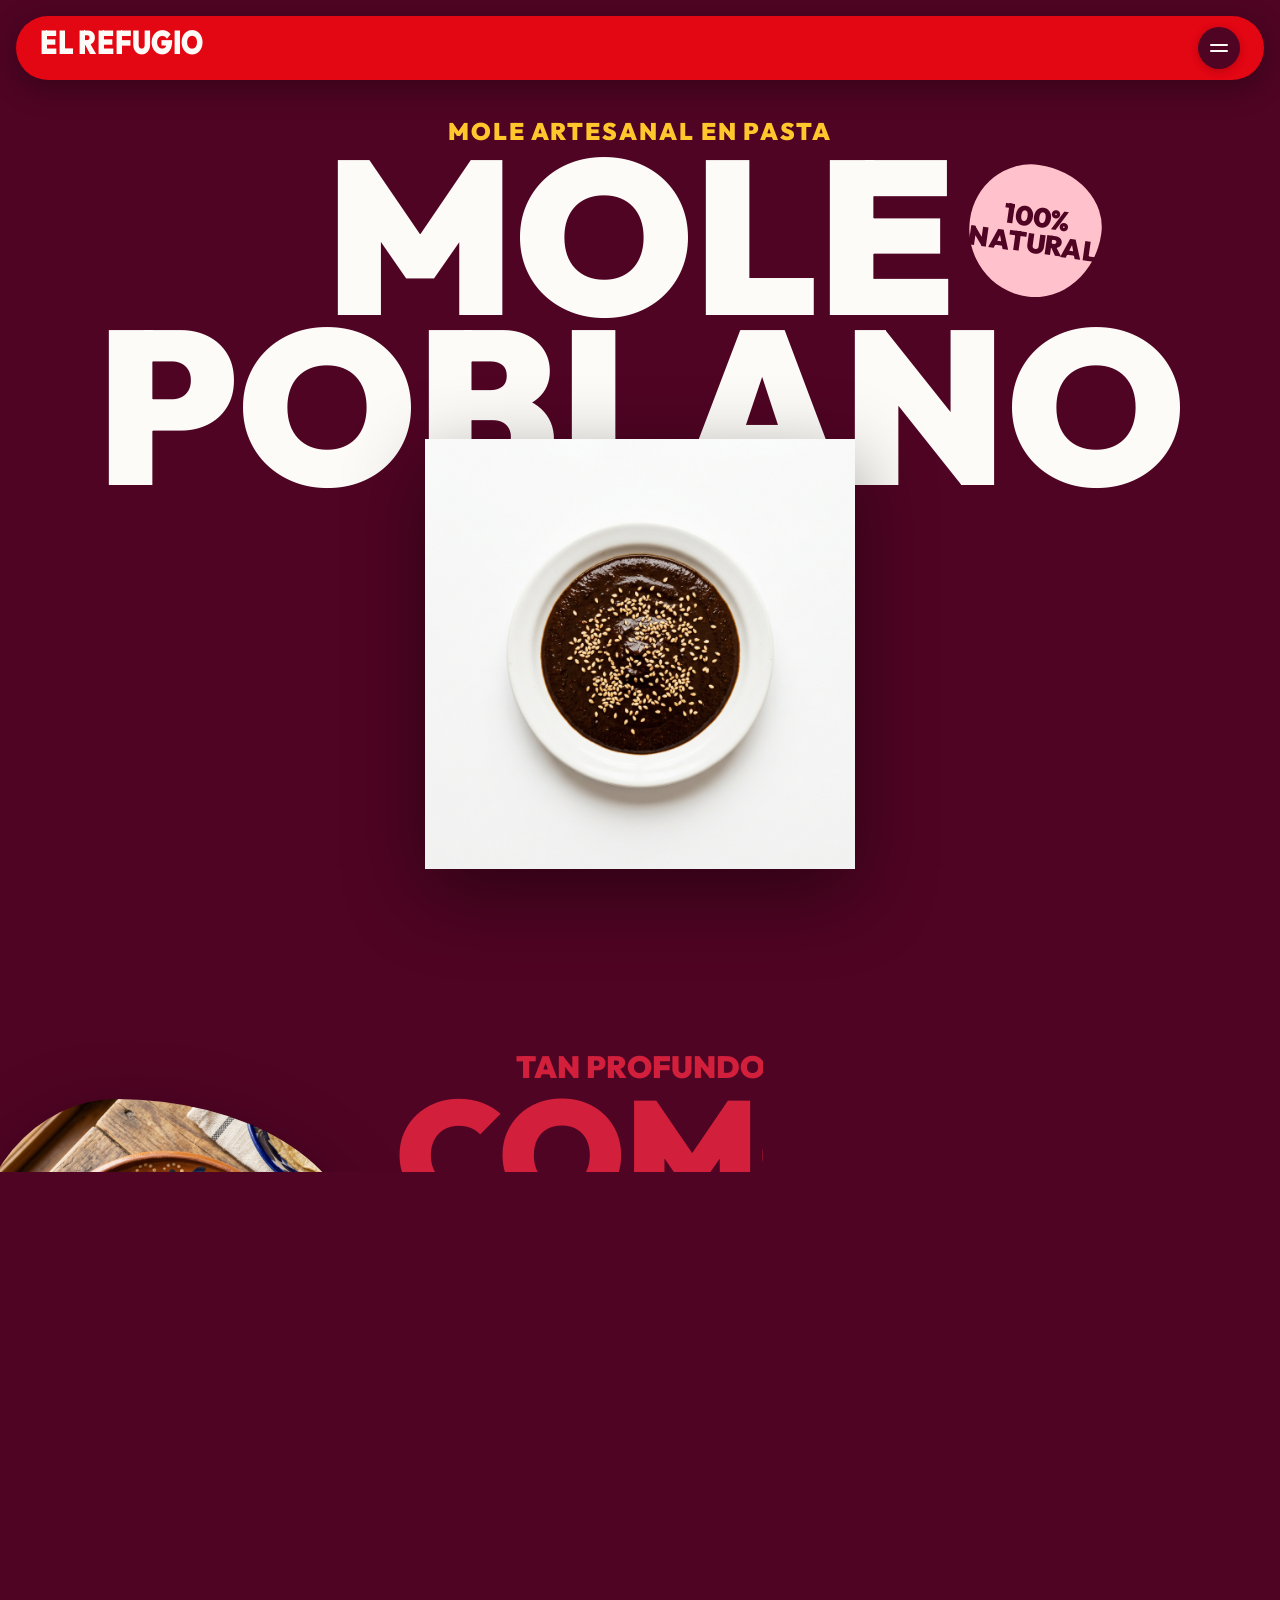
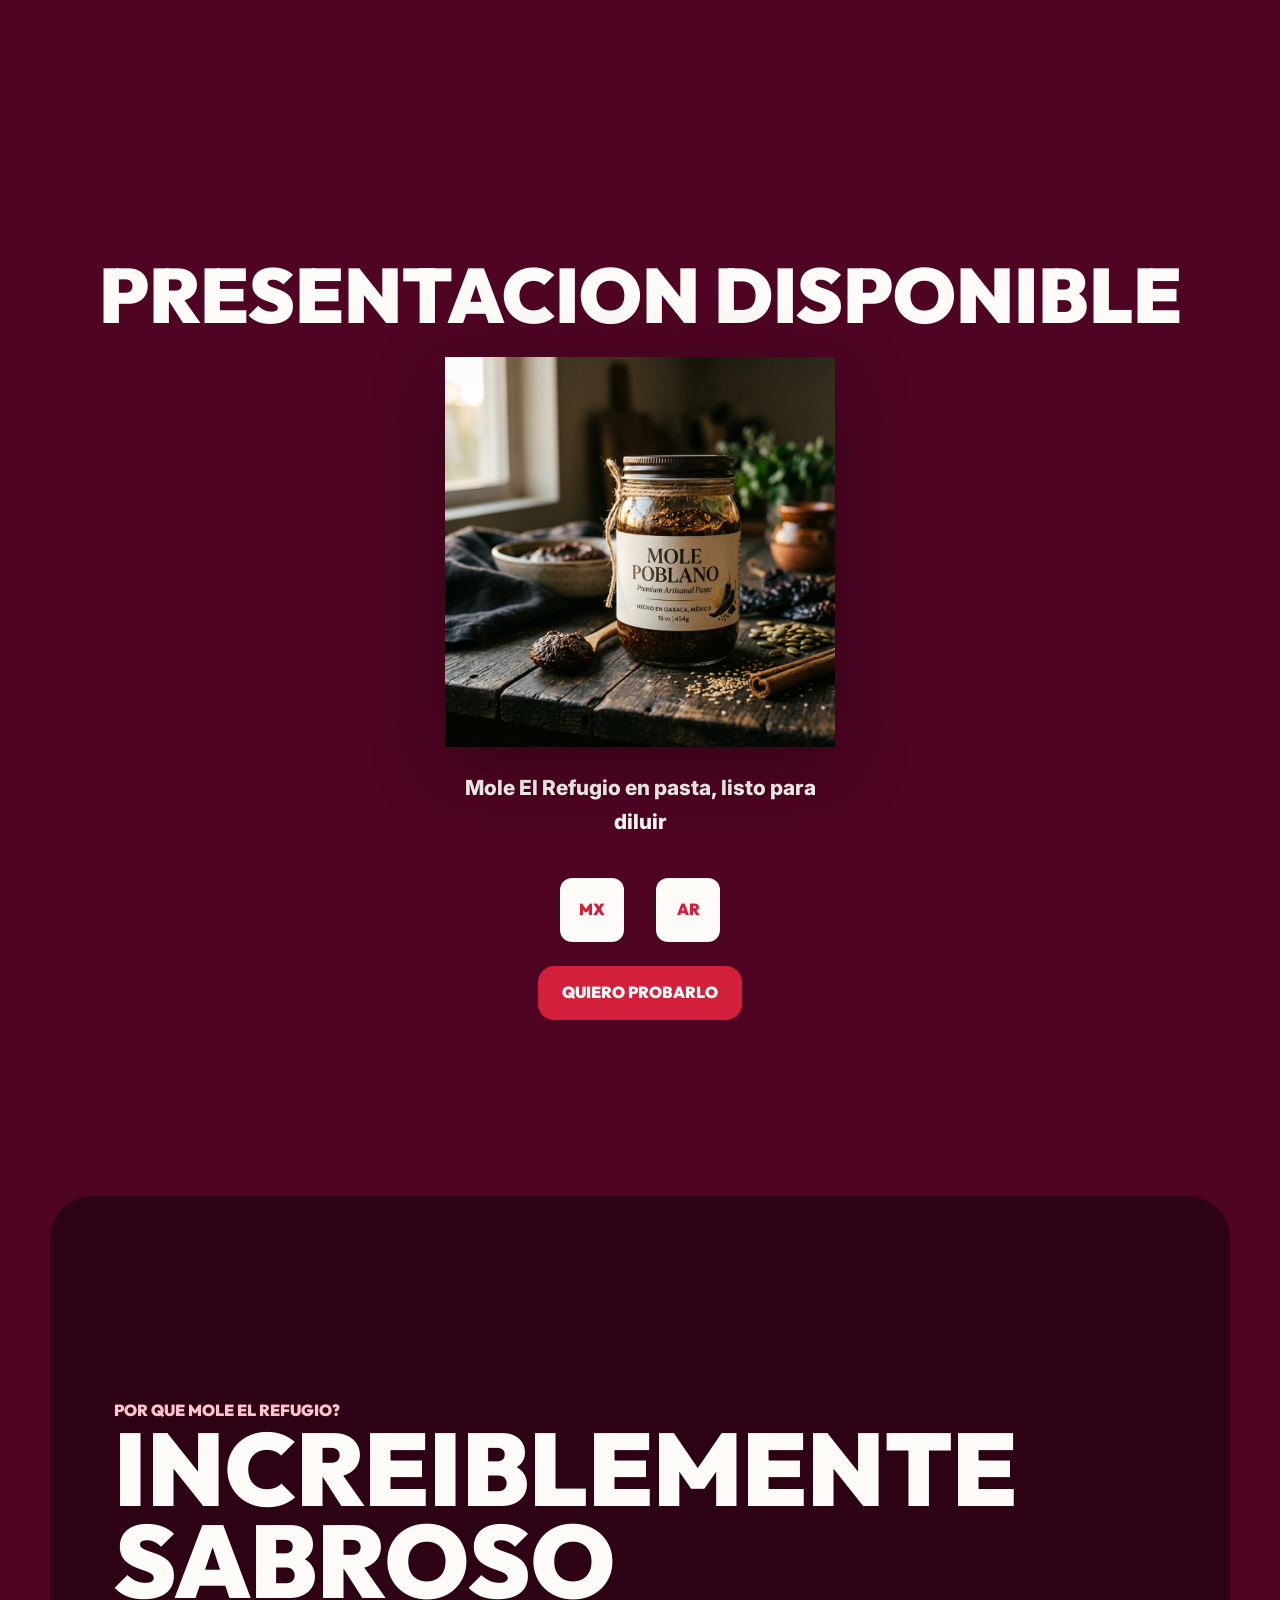
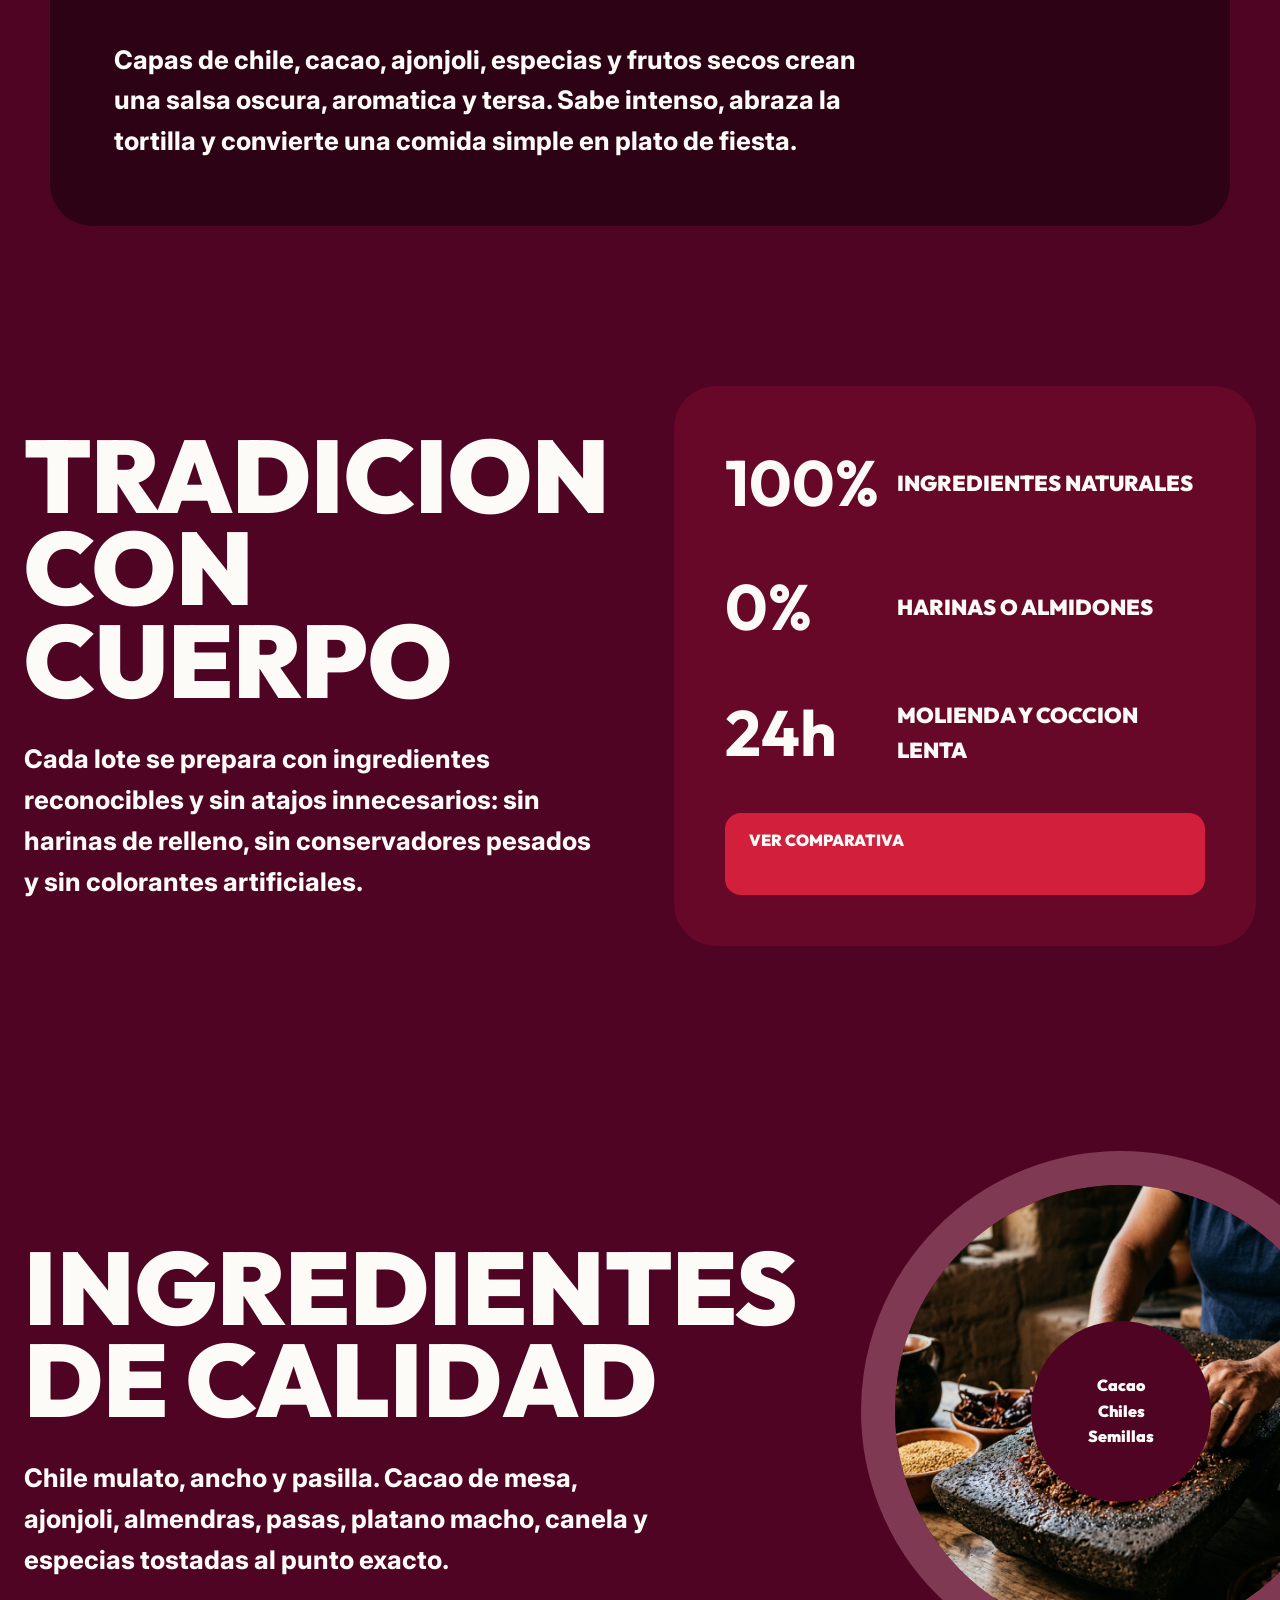
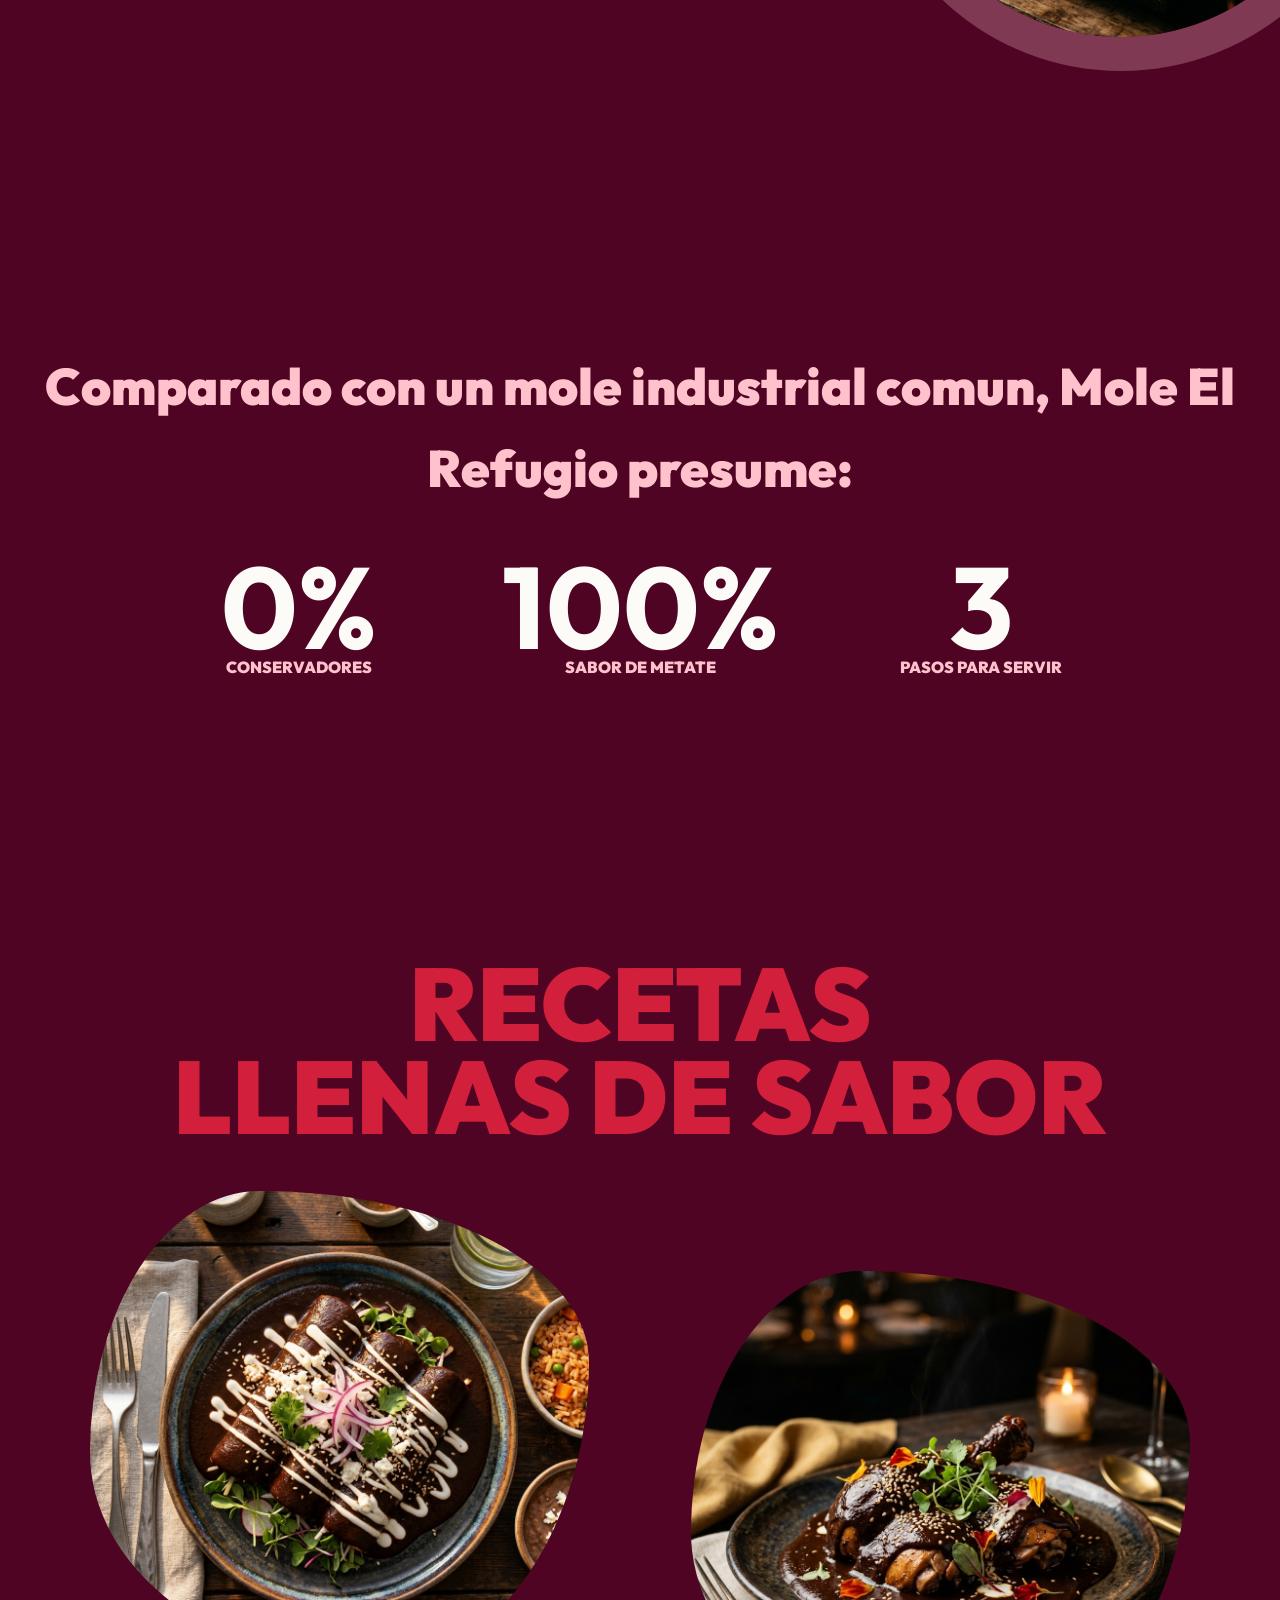
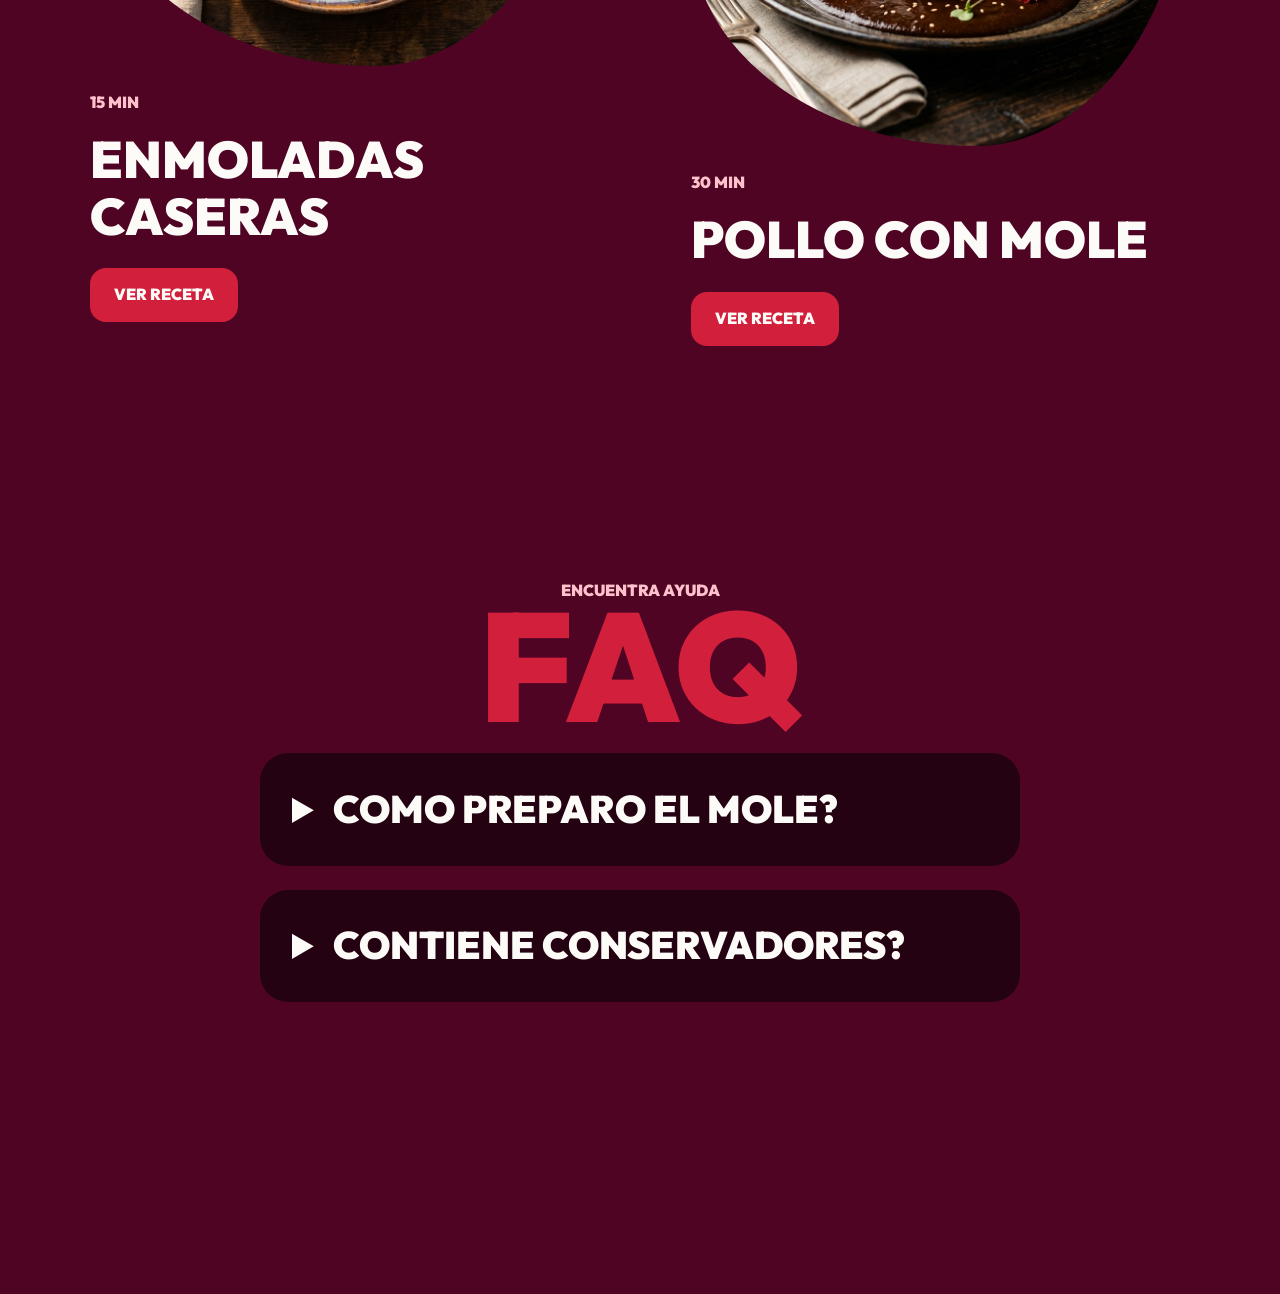
==== saber-mas.html @ aa93c222 "Update animated Mole El Refugio site" ====
<!DOCTYPE html>
<html lang="es">
<head>
    <meta charset="UTF-8">
    <meta name="viewport" content="width=device-width, initial-scale=1.0">
    <title>Saber mas | Mole El Refugio</title>
    <meta name="description" content="Conoce la historia, ingredientes y preparacion de Mole El Refugio.">
    <link rel="preconnect" href="https://fonts.googleapis.com">
    <link rel="preconnect" href="https://fonts.gstatic.com" crossorigin>
    <link href="https://fonts.googleapis.com/css2?family=Outfit:wght@400;600;800;900&family=Rubik:ital,wght@0,400;0,500;0,700;0,900;1,500&family=Inter:wght@300;400;500;600;700&display=swap" rel="stylesheet">
    <link rel="stylesheet" href="css/styles.css">
</head>
<body class="mole-story-page">
    <header class="navbar" id="navbar">
        <div class="nav-container">
            <div class="logo">
                <a href="index.html#hero" aria-label="Volver al inicio">
                    <svg viewBox="0 0 220 52" width="168" height="40" class="logo-svg">
                        <text x="0" y="39" font-family="'Outfit', 'Rubik', sans-serif" font-weight="900" font-size="32" fill="#FDFBF7" textLength="214" lengthAdjust="spacingAndGlyphs" style="transform: scaleY(1.35); transform-origin: bottom left;">EL REFUGIO</text>
                    </svg>
                </a>
            </div>
            <a href="index.html#hero" class="hamburger-circle back-home" aria-label="Volver al inicio">
                <span></span>
                <span></span>
            </a>
        </div>
    </header>

    <!-- Mole Product Story Page -->
    <section id="mole-story" class="mole-product-story">
        <div class="mole-product-hero">
            <p class="mole-eyebrow">Mole artesanal en pasta</p>
            <h2 class="mole-mega-title">MOLE<br>POBLANO</h2>
            <div class="mole-badge">100%<br>natural</div>
            <img src="assets/mole_plate.png" alt="Plato servido con Mole El Refugio" class="mole-hero-plate">
        </div>

        <div class="mole-story-panel mole-split-showcase">
            <div class="mole-blob-img left">
                <img src="assets/hero_mole_poblano.png" alt="Mole poblano servido con arroz">
            </div>
            <div class="mole-copy-stack text-center">
                <span class="mole-kicker">tan profundo</span>
                <h3>COMO<br>EL DE CASA</h3>
                <p>Mole El Refugio concentra chiles tostados, cacao, semillas y especias molidas con paciencia para que cada cucharada sepa a cocina lenta, no a fabrica.</p>
            </div>
            <div class="mole-blob-img right">
                <img src="assets/historia_ingredientes.png" alt="Ingredientes naturales para mole">
            </div>
        </div>

        <div class="mole-package-section">
            <h3>Presentacion disponible</h3>
            <img src="assets/mole_jar.png" alt="Frasco de Mole El Refugio" class="mole-package-img">
            <p>Mole El Refugio en pasta, listo para diluir</p>
            <div class="mole-store-icons" aria-label="Tiendas disponibles">
                <span>MX</span>
                <span>AR</span>
            </div>
            <a href="index.html#newsletter" class="mole-cart-link">QUIERO PROBARLO</a>
        </div>

        <div class="mole-deep-card">
            <span>Por que Mole El Refugio?</span>
            <h3>INCREIBLEMENTE SABROSO</h3>
            <p>Capas de chile, cacao, ajonjoli, especias y frutos secos crean una salsa oscura, aromatica y tersa. Sabe intenso, abraza la tortilla y convierte una comida simple en plato de fiesta.</p>
        </div>

        <div class="mole-nutrition-row">
            <div>
                <h3>TRADICION CON CUERPO</h3>
                <p>Cada lote se prepara con ingredientes reconocibles y sin atajos innecesarios: sin harinas de relleno, sin conservadores pesados y sin colorantes artificiales.</p>
            </div>
            <div class="mole-benefit-card">
                <div><strong>100%</strong><span>Ingredientes naturales</span></div>
                <div><strong>0%</strong><span>Harinas o almidones</span></div>
                <div><strong>24h</strong><span>Molienda y coccion lenta</span></div>
                <a href="index.html#comparison">VER COMPARATIVA</a>
            </div>
        </div>

        <div class="mole-ingredients-row">
            <div>
                <h3>INGREDIENTES DE CALIDAD</h3>
                <p>Chile mulato, ancho y pasilla. Cacao de mesa, ajonjoli, almendras, pasas, platano macho, canela y especias tostadas al punto exacto.</p>
            </div>
            <div class="mole-ingredient-wheel">
                <img src="assets/historia_ingredientes.png" alt="Ingredientes del mole">
                <span>Cacao<br>Chiles<br>Semillas</span>
            </div>
        </div>

        <div class="mole-stat-band">
            <p>Comparado con un mole industrial comun, Mole El Refugio presume:</p>
            <div class="mole-big-stats">
                <div><strong>0%</strong><span>Conservadores</span></div>
                <div><strong>100%</strong><span>Sabor de metate</span></div>
                <div><strong>3</strong><span>Pasos para servir</span></div>
            </div>
        </div>

        <div class="mole-recipes-tease">
            <h3>RECETAS<br>LLENAS DE SABOR</h3>
            <div class="mole-recipe-pair">
                <article>
                    <img src="assets/hero_slider_2.png" alt="Enmoladas con Mole El Refugio">
                    <span>15 min</span>
                    <h4>Enmoladas caseras</h4>
                    <a href="index.html#recipes">VER RECETA</a>
                </article>
                <article>
                    <img src="assets/hero_mole.png" alt="Pollo con mole poblano">
                    <span>30 min</span>
                    <h4>Pollo con mole</h4>
                    <a href="index.html#recipes">VER RECETA</a>
                </article>
            </div>
        </div>

        <div class="mole-faq-strip">
            <p>Encuentra ayuda</p>
            <h3>FAQ</h3>
            <details>
                <summary>Como preparo el mole?</summary>
                <p>Diluye la pasta poco a poco con caldo caliente, mezcla a fuego bajo y ajusta la textura hasta que quede brillante y espesa.</p>
            </details>
            <details>
                <summary>Contiene conservadores?</summary>
                <p>No. La receta esta pensada para destacar ingredientes naturales, chiles tostados y especias reales.</p>
            </details>
        </div>
    </section>


</body>
</html>
---- css/styles.css ----
/* ==========================================================================
   DESIGN SYSTEM - IMPOSSIBLE FOODS CLONE
   ========================================================================== */

:root {
    /* Brand Colors */
    --clr-red: #D21F3C;
    --clr-red-hover: #A8182F;
    --clr-yellow: #FFC72C;
    --clr-cream: #FDFBF7;
    --clr-black: #0A0A0A;
    --clr-charcoal: #1F1F1F;
    --clr-grey-light: #F4F1EA;
    --clr-grey-muted: #8E8A83;
    
    /* Fonts */
    --font-heading: 'Outfit', sans-serif;
    --font-accent: 'Rubik', sans-serif;
    --font-body: 'Inter', sans-serif;
    
    /* Spacings */
    --space-xs: 0.5rem;
    --space-sm: 1rem;
    --space-md: 1.5rem;
    --space-lg: 2rem;
    --space-xl: 3rem;
    --space-xxl: 6rem;
    
    /* Layout */
    --border-radius: 8px;
    --border-radius-lg: 16px;
    --shadow-sm: 0 4px 6px rgba(0, 0, 0, 0.05);
    --shadow-md: 0 10px 20px rgba(0, 0, 0, 0.08);
    --shadow-lg: 0 20px 40px rgba(0, 0, 0, 0.15);
    --transition: all 0.4s cubic-bezier(0.25, 1, 0.5, 1);
}

/* ==========================================================================
   BASE & RESET
   ========================================================================== */

* {
    margin: 0;
    padding: 0;
    box-sizing: border-box;
}

html {
    scroll-behavior: smooth;
    font-size: 16px;
}
html.lenis,
html.lenis body {
    height: auto;
}

.lenis.lenis-smooth {
    scroll-behavior: auto !important;
}

.lenis.lenis-stopped {
    overflow: hidden;
}


body {
    font-family: var(--font-body);
    background-color: var(--clr-cream);
    color: var(--clr-charcoal);
    line-height: 1.6;
    overflow-x: hidden;
    -webkit-font-smoothing: antialiased;
}

h1, h2, h3, h4, h5, h6 {
    font-family: var(--font-heading);
    font-weight: 900;
    color: var(--clr-charcoal);
    line-height: 1.1;
}

a {
    text-decoration: none;
    color: inherit;
    transition: var(--transition);
}

ul {
    list-style: none;
}

img {
    max-width: 100%;
    height: auto;
    display: block;
}

.container {
    width: 100%;
    max-width: 1280px;
    margin: 0 auto;
    padding: 0 var(--space-lg);
}

.section-padding {
    padding: var(--space-xxl) 0;
}

.uppercase {
    text-transform: uppercase;
}

.text-center {
    text-align: center;
}

.mx-auto {
    margin-left: auto;
    margin-right: auto;
}

.w-100 {
    width: 100%;
}

.red-line {
    width: 80px;
    height: 6px;
    background-color: var(--clr-red);
    margin: var(--space-sm) 0 var(--space-md);
    border-radius: 3px;
}

/* ==========================================================================
   BUTTONS
   ========================================================================== */

.btn-primary {
    background-color: var(--clr-red);
    color: var(--clr-cream);
    font-family: var(--font-heading);
    font-weight: 800;
    text-transform: uppercase;
    padding: 0.85rem 1.8rem;
    border-radius: 30px;
    border: 2px solid var(--clr-red);
    display: inline-block;
    cursor: pointer;
    letter-spacing: 0.5px;
    box-shadow: var(--shadow-sm);
}

.btn-primary:hover {
    background-color: var(--clr-red-hover);
    border-color: var(--clr-red-hover);
    transform: translateY(-2px);
    box-shadow: 0 6px 15px rgba(210, 31, 60, 0.3);
}

.btn-secondary {
    background-color: transparent;
    color: var(--clr-cream);
    font-family: var(--font-heading);
    font-weight: 800;
    text-transform: uppercase;
    padding: 0.85rem 1.8rem;
    border-radius: 30px;
    border: 2px solid var(--clr-cream);
    display: inline-block;
    cursor: pointer;
    letter-spacing: 0.5px;
}

.btn-secondary:hover {
    background-color: var(--clr-cream);
    color: var(--clr-red);
    transform: translateY(-2px);
    box-shadow: 0 6px 15px rgba(253, 251, 247, 0.2);
}

.btn-primary.large, .btn-secondary.large {
    padding: 1.1rem 2.4rem;
    font-size: 1.1rem;
}

.btn-text {
    font-family: var(--font-heading);
    font-weight: 800;
    color: var(--clr-red);
    text-transform: uppercase;
    display: inline-flex;
    align-items: center;
    gap: 0.5rem;
    font-size: 0.95rem;
}

.btn-text:hover {
    color: var(--clr-red-hover);
    transform: translateX(4px);
}

/* ==========================================================================
   NAVIGATION BAR
   ========================================================================== */

.navbar {
    position: fixed;
    top: 16px;
    left: 50%;
    transform: translateX(-50%);
    width: calc(100% - 32px);
    max-width: 1360px;
    z-index: 100;
    background-color: #E30613; /* Identical vibrant poppy red */
    border-radius: 50px;
    height: 64px;
    display: flex;
    align-items: center;
    box-shadow: 0 8px 30px rgba(0, 0, 0, 0.3);
    transition: var(--transition);
}

.nav-container {
    width: 100%;
    padding: 0 24px;
    display: flex;
    justify-content: space-between;
    align-items: center;
}

.logo {
    display: flex;
    align-items: center;
    min-width: 168px;
}

.logo-svg {
    display: block;
    overflow: visible;
}

.hamburger-circle {
    width: 42px;
    height: 42px;
    background-color: #4F0423; /* Lighter burgundy background color requested by user */
    border: none;
    border-radius: 50%;
    cursor: pointer;
    display: flex;
    flex-direction: column;
    justify-content: center;
    align-items: center;
    gap: 4px;
    transition: var(--transition);
    box-shadow: 0 2px 8px rgba(0, 0, 0, 0.2);
}

.hamburger-circle:hover {
    transform: scale(1.08);
    background-color: #2D0517; /* Darker plum burgundy on hover */
}

.hamburger-circle span {
    width: 18px;
    height: 2px;
    background-color: #FDFBF7;
    border-radius: 1px;
    transition: var(--transition);
}

/* Active drawer states */
.hamburger-circle.active span:nth-child(1) {
    transform: translateY(3px) rotate(45deg);
}

.hamburger-circle.active span:nth-child(2) {
    transform: translateY(-3px) rotate(-45deg);
}

/* Mobile Menu Drawer */
.mobile-menu {
    position: fixed;
    top: 0;
    right: -100%;
    width: 100%;
    max-width: 400px;
    height: 100vh;
    background-color: var(--clr-cream);
    z-index: 95;
    padding: 100px var(--space-lg) var(--space-lg);
    transition: var(--transition);
    box-shadow: var(--shadow-lg);
    display: flex;
    flex-direction: column;
    border-left: 3px solid var(--clr-red);
}

.mobile-menu.active {
    right: 0;
}

.mobile-nav-links {
    display: flex;
    flex-direction: column;
    gap: var(--space-lg);
}

.mobile-nav-links a {
    font-family: var(--font-heading);
    font-weight: 900;
    font-size: 2rem;
    text-transform: uppercase;
    color: var(--clr-charcoal);
    display: block;
}

/* ==========================================================================
   HERO SECTION (STEAK THEME)
   ========================================================================== */

.hero-steak-theme {
    position: relative;
    height: 100vh;
    width: 100%;
    background-color: #4F0423; /* Lighter burgundy background color requested by user */
    display: flex;
    align-items: center;
    justify-content: center;
    overflow: hidden;
}

/* Floating corner food blobs */
.floating-food {
    position: absolute;
    width: 240px;
    height: 240px;
    z-index: 2;
    filter: drop-shadow(0 15px 30px rgba(0, 0, 0, 0.4));
    will-change: transform, opacity;
}

.floating-food.top-left {
    top: 130px;
    left: 8%;
    animation: float-tl 8s ease-in-out infinite;
}

.floating-food.top-right {
    top: 130px;
    right: 8%;
    animation: float-tr 9s ease-in-out infinite 1s;
}

.floating-food.bottom-left {
    bottom: 80px;
    left: 5%;
    animation: float-bl 7s ease-in-out infinite 0.5s;
}

.floating-food.bottom-right {
    bottom: 80px;
    right: 5%;
    animation: float-br 10s ease-in-out infinite 1.5s;
}

/* Wavy Organic Blob Shapes */
.floating-food.top-left .blob-mask {
    border-radius: 40% 60% 70% 30% / 40% 40% 60% 60%;
}

.floating-food.top-right .blob-mask {
    border-radius: 60% 40% 30% 70% / 50% 30% 70% 50%;
}

.floating-food.bottom-left .blob-mask {
    border-radius: 50% 50% 40% 60% / 40% 60% 40% 60%;
}

.floating-food.bottom-right .blob-mask {
    border-radius: 35% 65% 55% 45% / 45% 35% 65% 55%;
}

.blob-mask {
    width: 100%;
    height: 100%;
    overflow: hidden;
    transition: var(--transition);
}

.blob-mask img {
    width: 100%;
    height: 100%;
    object-fit: cover;
    transition: transform 0.5s ease;
}

.floating-food:hover .blob-mask img {
    transform: scale(1.08);
}

/* Floating Keyframes */
@keyframes float-tl {
    0%, 100% { transform: translateY(0) rotate(0deg); }
    50% { transform: translateY(-12px) rotate(2deg); }
}
@keyframes float-tr {
    0%, 100% { transform: translateY(0) rotate(0deg); }
    50% { transform: translateY(-15px) rotate(-3deg); }
}
@keyframes float-bl {
    0%, 100% { transform: translateY(0) rotate(0deg); }
    50% { transform: translateY(-10px) rotate(-2deg); }
}
@keyframes float-br {
    0%, 100% { transform: translateY(0) rotate(0deg); }
    50% { transform: translateY(-14px) rotate(4deg); }
}

/* Hero Center Content */
.hero-steak-content {
    position: relative;
    z-index: 3;
    max-width: 800px;
    width: 100%;
    padding: 0 var(--space-lg);
    margin-top: 0;
}

.hero-steak-sub {
    font-family: var(--font-body);
    font-weight: 500;
    font-size: 1.25rem;
    color: rgba(253, 251, 247, 0.7);
    display: block;
    letter-spacing: 0.5px;
}

.hero-steak-tagline {
    font-family: var(--font-heading);
    font-weight: 900;
    font-size: 1.2rem;
    color: var(--clr-red);
    margin: 5px 0 15px;
    letter-spacing: 1px;
    text-transform: uppercase;
}

.hero-steak-title-container {
    position: relative;
    display: inline-block;
    margin-bottom: 0.9rem;
}

.hero-steak-title {
    font-size: clamp(3.4rem, 7.6vw, 4.7rem); /* Fits title and CTAs in the first viewport */
    font-weight: 900;
    line-height: 0.9;
    letter-spacing: -1.5px;
    color: var(--clr-red);
    text-transform: uppercase;
    text-shadow: 0 4px 20px rgba(0, 0, 0, 0.2);
}

.plants-text-wrap {
    position: relative;
    display: inline-block;
}

/* Image plate overlap */
.title-steak-plate {
    position: absolute;
    width: 70px; /* Reduced to match the smaller text */
    height: 70px;
    left: 50%;
    bottom: -8px;
    transform: translateX(-50%);
    z-index: 4;
    border-radius: 50%; /* Make the plate circular to mask square background corners */
    filter: drop-shadow(0 8px 16px rgba(0, 0, 0, 0.5));
}

.hero-steak-actions {
    position: absolute;
    left: 50%;
    bottom: clamp(2rem, 7vh, 4.5rem);
    transform: translateX(-50%);
    z-index: 20;
    display: flex;
    justify-content: center;
    align-items: center;
    gap: var(--space-md);
    width: max-content;
    max-width: calc(100% - 2rem);
}

.btn-steak {
    background-color: var(--clr-red);
    color: var(--clr-cream);
    font-family: var(--font-heading);
    font-weight: 900;
    font-size: 1.05rem;
    text-transform: uppercase;
    padding: 0.85rem 1.8rem;
    border-radius: 30px;
    display: inline-block;
    cursor: pointer;
    box-shadow: 0 4px 15px rgba(210, 31, 60, 0.4);
    transition: var(--transition);
}

.btn-steak:hover {
    background-color: var(--clr-red-hover);
    transform: translateY(-3px) scale(1.03);
    box-shadow: 0 6px 20px rgba(210, 31, 60, 0.6);
}

.scroll-indicator {
    position: absolute;
    bottom: var(--space-lg);
    left: 50%;
    transform: translateX(-50%);
    z-index: 2;
    color: var(--clr-cream);
    animation: bounce 2s infinite;
    cursor: pointer;
}

@keyframes bounce {
    0%, 20%, 50%, 80%, 100% {
        transform: translate(-50%, 0);
    }
    40% {
        transform: translate(-50%, -10px);
    }
    60% {
        transform: translate(-50%, -5px);
    }
}


/* ==========================================================================
   MOLE PRODUCT STORY PAGE
   ========================================================================== */

.mole-product-story {
    background-color: #4F0423;
    color: var(--clr-cream);
    overflow: hidden;
}

.mole-product-story h2,
.mole-product-story h3,
.mole-product-story h4 {
    color: inherit;
}

.mole-product-hero {
    min-height: 100vh;
    position: relative;
    display: flex;
    flex-direction: column;
    align-items: center;
    justify-content: center;
    padding: 7rem var(--space-lg) 3rem;
    text-align: center;
}

.mole-eyebrow {
    color: var(--clr-yellow);
    font-family: var(--font-heading);
    font-size: clamp(1rem, 2vw, 1.5rem);
    font-weight: 900;
    letter-spacing: 0.08em;
    text-transform: uppercase;
}

.mole-mega-title {
    font-size: clamp(5rem, 17vw, 15rem);
    line-height: 0.78;
    color: var(--clr-cream);
    letter-spacing: 0;
    text-transform: uppercase;
}

.mole-badge {
    position: absolute;
    top: 18%;
    right: 14%;
    width: 132px;
    height: 132px;
    background-color: #FFC1CB;
    color: #4F0423;
    border-radius: 46% 54% 49% 51% / 48% 45% 55% 52%;
    display: grid;
    place-items: center;
    font-family: var(--font-heading);
    font-weight: 900;
    font-size: 1.7rem;
    line-height: 0.95;
    text-transform: uppercase;
    transform: rotate(8deg);
}

.mole-hero-plate {
    width: min(34vw, 430px);
    min-width: 240px;
    margin-top: -4vw;
    filter: drop-shadow(0 24px 40px rgba(0, 0, 0, 0.42));
}

.mole-story-panel {
    min-height: 92vh;
    position: relative;
    display: flex;
    align-items: center;
    justify-content: center;
    padding: 7rem var(--space-lg);
}

.mole-split-showcase {
    gap: var(--space-xl);
}

.mole-copy-stack {
    max-width: 720px;
    z-index: 2;
}

.mole-kicker {
    color: var(--clr-red);
    font-family: var(--font-heading);
    font-size: clamp(1.2rem, 2.4vw, 2rem);
    font-weight: 900;
    text-transform: uppercase;
}

.mole-copy-stack h3,
.mole-package-section h3,
.mole-faq-strip h3 {
    color: var(--clr-red);
    font-size: clamp(4.5rem, 12vw, 12rem);
    line-height: 0.82;
    text-transform: uppercase;
}

.mole-copy-stack p {
    max-width: 620px;
    margin: var(--space-lg) auto 0;
    font-size: clamp(1.1rem, 2vw, 1.55rem);
    font-weight: 700;
}

.mole-blob-img {
    position: absolute;
    width: min(30vw, 420px);
    overflow: hidden;
    border-radius: 38% 62% 47% 53% / 45% 38% 62% 55%;
    filter: drop-shadow(0 18px 35px rgba(0, 0, 0, 0.28));
}

.mole-blob-img.left {
    left: -30px;
    top: 22%;
}

.mole-blob-img.right {
    right: -35px;
    bottom: 13%;
    border-radius: 58% 42% 54% 46% / 40% 58% 42% 60%;
}

.mole-blob-img img {
    width: 100%;
    height: 100%;
    object-fit: cover;
    aspect-ratio: 1 / 1;
}

.mole-package-section {
    min-height: 92vh;
    display: grid;
    place-items: center;
    align-content: center;
    gap: var(--space-md);
    padding: 7rem var(--space-lg);
    text-align: center;
}

.mole-package-section h3 {
    color: var(--clr-cream);
    font-size: clamp(2.4rem, 6vw, 5rem);
    line-height: 1;
}

.mole-package-img {
    width: min(34vw, 390px);
    min-width: 230px;
    filter: drop-shadow(0 20px 35px rgba(0, 0, 0, 0.35));
}

.mole-package-section p {
    max-width: 360px;
    font-size: 1.3rem;
    font-weight: 800;
}

.mole-store-icons {
    display: flex;
    gap: var(--space-lg);
    margin-top: var(--space-sm);
}

.mole-store-icons span {
    width: 64px;
    height: 64px;
    display: grid;
    place-items: center;
    background-color: var(--clr-cream);
    color: var(--clr-red);
    border-radius: 12px;
    font-family: var(--font-heading);
    font-weight: 900;
}

.mole-cart-link,
.mole-benefit-card a,
.mole-recipe-pair a {
    display: inline-block;
    background-color: var(--clr-red);
    color: var(--clr-cream);
    border-radius: 16px;
    padding: 0.9rem 1.5rem;
    font-family: var(--font-heading);
    font-weight: 900;
    text-transform: uppercase;
}

.mole-deep-card {
    width: min(1180px, calc(100% - 48px));
    min-height: 70vh;
    margin: 4rem auto;
    padding: clamp(2rem, 5vw, 5rem);
    border-radius: 42px;
    background-color: rgba(12, 1, 7, 0.48);
    display: flex;
    flex-direction: column;
    justify-content: flex-end;
}

.mole-deep-card span {
    color: #FFC1CB;
    font-family: var(--font-heading);
    font-weight: 900;
    text-transform: uppercase;
}

.mole-deep-card h3,
.mole-nutrition-row h3,
.mole-ingredients-row h3,
.mole-recipes-tease h3 {
    font-size: clamp(3.4rem, 8vw, 8rem);
    line-height: 0.9;
    text-transform: uppercase;
}

.mole-deep-card p {
    max-width: 760px;
    margin-top: var(--space-lg);
    font-size: clamp(1.2rem, 2vw, 1.7rem);
    font-weight: 750;
}

.mole-nutrition-row,
.mole-ingredients-row {
    width: min(1280px, calc(100% - 48px));
    min-height: 82vh;
    margin: 0 auto;
    padding: 6rem 0;
    display: grid;
    grid-template-columns: 1fr 1fr;
    gap: clamp(2rem, 5vw, 6rem);
    align-items: center;
}

.mole-nutrition-row p,
.mole-ingredients-row p {
    max-width: 640px;
    margin-top: var(--space-lg);
    font-size: clamp(1.15rem, 2vw, 1.65rem);
    font-weight: 750;
}

.mole-benefit-card {
    min-height: 560px;
    padding: clamp(2rem, 4vw, 4rem);
    border-radius: 42px;
    background-color: rgba(210, 31, 60, 0.18);
    display: grid;
    gap: var(--space-lg);
}

.mole-benefit-card div {
    display: grid;
    grid-template-columns: 140px 1fr;
    gap: var(--space-lg);
    align-items: center;
}

.mole-benefit-card strong {
    font-family: var(--font-heading);
    font-size: clamp(2.8rem, 5vw, 5rem);
    line-height: 1;
}

.mole-benefit-card span {
    font-family: var(--font-heading);
    font-size: 1.35rem;
    font-weight: 900;
    text-transform: uppercase;
}

.mole-ingredient-wheel {
    position: relative;
    width: min(44vw, 520px);
    justify-self: center;
    border: 34px solid rgba(255, 193, 203, 0.28);
    border-radius: 50%;
    overflow: hidden;
    aspect-ratio: 1;
}

.mole-ingredient-wheel img {
    width: 100%;
    height: 100%;
    object-fit: cover;
}

.mole-ingredient-wheel span {
    position: absolute;
    inset: 30%;
    display: grid;
    place-items: center;
    background-color: #4F0423;
    border-radius: 50%;
    font-family: var(--font-heading);
    font-weight: 900;
    text-align: center;
}

.mole-stat-band {
    min-height: 74vh;
    display: grid;
    place-items: center;
    align-content: center;
    gap: var(--space-xl);
    padding: 7rem var(--space-lg);
    text-align: center;
}

.mole-stat-band p {
    color: #FFC1CB;
    font-family: var(--font-heading);
    font-size: clamp(1.8rem, 4vw, 4rem);
    font-weight: 900;
}

.mole-big-stats {
    display: grid;
    grid-template-columns: repeat(3, 1fr);
    gap: clamp(2rem, 5vw, 5rem);
}

.mole-big-stats strong {
    color: var(--clr-cream);
    display: block;
    font-family: var(--font-heading);
    font-size: clamp(4rem, 9vw, 9rem);
    line-height: 0.85;
}

.mole-big-stats span {
    color: #FFC1CB;
    font-family: var(--font-heading);
    font-weight: 900;
    text-transform: uppercase;
}

.mole-recipes-tease {
    padding: 7rem var(--space-lg);
    text-align: center;
}

.mole-recipes-tease h3 {
    color: var(--clr-red);
    margin-bottom: var(--space-xl);
}

.mole-recipe-pair {
    width: min(1100px, 100%);
    margin: 0 auto;
    display: grid;
    grid-template-columns: repeat(2, 1fr);
    gap: clamp(2rem, 8vw, 7rem);
    text-align: left;
}

.mole-recipe-pair article:nth-child(even) {
    margin-top: 5rem;
}

.mole-recipe-pair img {
    width: 100%;
    aspect-ratio: 1.05 / 1;
    object-fit: cover;
    border-radius: 34% 66% 43% 57% / 55% 36% 64% 45%;
}

.mole-recipe-pair span {
    display: inline-block;
    margin-top: var(--space-md);
    color: #FFC1CB;
    font-family: var(--font-heading);
    font-weight: 900;
    text-transform: uppercase;
}

.mole-recipe-pair h4 {
    margin: var(--space-sm) 0 var(--space-md);
    font-size: clamp(2rem, 4vw, 4rem);
    text-transform: uppercase;
}

.mole-faq-strip {
    min-height: 92vh;
    padding: 7rem var(--space-lg);
    text-align: center;
}

.mole-faq-strip p:first-child {
    color: #FFC1CB;
    font-family: var(--font-heading);
    font-weight: 900;
    text-transform: uppercase;
}

.mole-faq-strip details {
    width: min(760px, 100%);
    margin: var(--space-md) auto 0;
    background-color: rgba(12, 1, 7, 0.62);
    border-radius: 28px;
    padding: 1.6rem 2rem;
    text-align: left;
}

.mole-faq-strip summary {
    cursor: pointer;
    font-family: var(--font-heading);
    font-size: clamp(1.3rem, 3vw, 2.4rem);
    font-weight: 900;
    text-transform: uppercase;
}

.mole-faq-strip details p {
    margin-top: var(--space-sm);
    color: rgba(253, 251, 247, 0.82);
}

/* ==========================================================================
   PHILOSOPHY & STATS
   ========================================================================== */

.intro-section {
    background-color: #4F0423;
}

.intro-box {
    max-width: 900px;
    margin: 0 auto;
}

.intro-title {
    font-size: 3rem;
    color: var(--clr-cream);
}

.intro-text {
    font-size: 1.35rem;
    line-height: 1.6;
    color: rgba(253, 251, 247, 0.85);
    margin-bottom: var(--space-xl);
    font-weight: 400;
}

.stat-grid {
    display: grid;
    grid-template-columns: repeat(3, 1fr);
    gap: var(--space-lg);
    margin-top: var(--space-xl);
}

.stat-card {
    background-color: rgba(253, 251, 247, 0.05);
    padding: var(--space-lg) var(--space-md);
    border-radius: var(--border-radius-lg);
    border: 1px solid rgba(253, 251, 247, 0.1);
    transition: var(--transition);
}

.stat-card:hover {
    transform: translateY(-5px);
    box-shadow: var(--shadow-md);
    background-color: rgba(253, 251, 247, 0.1);
    border-color: rgba(255, 199, 44, 0.4);
}

.stat-number {
    font-family: var(--font-heading);
    font-weight: 900;
    font-size: 3.5rem;
    color: var(--clr-yellow);
    line-height: 1;
    margin-bottom: 5px;
}

.stat-label {
    font-family: var(--font-accent);
    font-weight: 600;
    font-size: 0.95rem;
    color: var(--clr-cream);
    text-transform: uppercase;
}

/* ==========================================================================
   PRODUCTS CAROUSEL
   ========================================================================== */

.products-section {
    background-color: #4F0423;
    overflow: hidden;
}

.section-header {
    margin-bottom: var(--space-xl);
}

.section-tag {
    font-family: var(--font-accent);
    color: var(--clr-red);
    font-weight: 700;
    font-size: 0.9rem;
    letter-spacing: 1.5px;
    display: block;
    margin-bottom: 5px;
}

.section-title {
    font-size: 3rem;
    margin-bottom: 10px;
}

.section-subtitle {
    font-size: 1.15rem;
    color: var(--clr-grey-muted);
    max-width: 600px;
}

/* Scoped headers overrides for dark burgundy sections */
.products-section .section-tag,
.comparison-section .section-tag {
    color: var(--clr-yellow);
}

.products-section .section-title,
.comparison-section .section-title {
    color: var(--clr-cream);
}

.products-section .section-subtitle,
.comparison-section .section-subtitle {
    color: rgba(253, 251, 247, 0.7);
}

.carousel-container {
    position: relative;
    width: 100%;
}

.carousel-track-wrapper {
    overflow-x: auto;
    scroll-snap-type: x mandatory;
    scrollbar-width: none; /* Hide scrollbar Firefox */
    display: flex;
    padding: var(--space-sm) 0;
}

.carousel-track-wrapper::-webkit-scrollbar {
    display: none; /* Hide scrollbar Chrome/Safari */
}

.carousel-track {
    display: flex;
    gap: var(--space-lg);
    transition: transform 0.5s ease;
}

.product-card {
    scroll-snap-align: start;
    flex: 0 0 320px;
    background-color: white;
    border-radius: var(--border-radius-lg);
    border: 1px solid rgba(0, 0, 0, 0.05);
    overflow: hidden;
    display: flex;
    flex-direction: column;
    box-shadow: var(--shadow-sm);
    position: relative;
    transition: var(--transition);
    opacity: 1 !important;
    visibility: visible !important;
}

.product-card:hover {
    transform: translateY(-8px);
    box-shadow: var(--shadow-lg);
    border-color: rgba(210, 31, 60, 0.15);
}

.card-tag {
    position: absolute;
    top: var(--space-sm);
    left: var(--space-sm);
    background-color: var(--clr-yellow);
    color: var(--clr-charcoal);
    font-family: var(--font-accent);
    font-weight: 700;
    font-size: 0.75rem;
    text-transform: uppercase;
    padding: 4px 10px;
    border-radius: 12px;
    z-index: 3;
}

.card-image-box {
    width: 100%;
    height: 250px;
    overflow: hidden;
    background-color: var(--clr-grey-light);
    display: flex;
    align-items: center;
    justify-content: center;
}

.product-img {
    width: 100%;
    height: 100%;
    object-fit: cover;
    transition: var(--transition);
}

.product-card:hover .product-img {
    transform: scale(1.05);
}

.card-details {
    padding: var(--space-md);
    display: flex;
    flex-direction: column;
    flex-grow: 1;
}

.product-name {
    font-size: 1.5rem;
    color: var(--clr-charcoal);
    margin-bottom: 8px;
}

.product-info-text {
    font-size: 0.9rem;
    color: var(--clr-grey-muted);
    margin-bottom: var(--space-md);
    flex-grow: 1;
}

.product-specs {
    display: flex;
    gap: var(--space-md);
    font-size: 0.85rem;
    color: var(--clr-charcoal);
    border-top: 1px solid var(--clr-grey-light);
    padding-top: var(--space-sm);
    margin-bottom: var(--space-md);
}

.product-specs strong {
    color: var(--clr-red);
}

.carousel-nav {
    position: absolute;
    top: 50%;
    transform: translateY(-50%);
    width: 44px;
    height: 44px;
    background-color: white;
    border: 1px solid rgba(0, 0, 0, 0.08);
    color: var(--clr-charcoal);
    font-size: 1.2rem;
    font-weight: bold;
    border-radius: 50%;
    cursor: pointer;
    z-index: 5;
    display: flex;
    align-items: center;
    justify-content: center;
    box-shadow: var(--shadow-sm);
    transition: var(--transition);
}

.carousel-nav:hover {
    background-color: var(--clr-red);
    color: var(--clr-cream);
    box-shadow: var(--shadow-md);
}

.carousel-nav.prev {
    left: -22px;
}

.carousel-nav.next {
    right: -22px;
}

/* ==========================================================================
   INTERACTIVE NUTRITION COMPARISON
   ========================================================================== */

.comparison-section {
    background-color: #4F0423;
}

.comparison-container {
    max-width: 960px;
    margin: 0 auto;
}

.comparison-tabs {
    display: flex;
    justify-content: center;
    gap: var(--space-sm);
    margin-bottom: var(--space-xl);
}

.tab-btn {
    background-color: rgba(253, 251, 247, 0.1);
    color: var(--clr-cream);
    border: none;
    font-family: var(--font-heading);
    font-weight: 800;
    text-transform: uppercase;
    font-size: 1rem;
    padding: 0.8rem 1.6rem;
    border-radius: 24px;
    cursor: pointer;
    transition: var(--transition);
}

.tab-btn:hover {
    background-color: rgba(253, 251, 247, 0.2);
}

.tab-btn.active {
    background-color: var(--clr-red);
    color: var(--clr-cream);
    box-shadow: var(--shadow-sm);
}

.comparison-card {
    background-color: rgba(253, 251, 247, 0.03);
    border-radius: var(--border-radius-lg);
    border: 1px solid rgba(253, 251, 247, 0.1);
    box-shadow: var(--shadow-lg);
    overflow: hidden;
    padding: var(--space-xl);
    position: relative;
}

.comparison-grid {
    display: grid;
    grid-template-columns: 1fr auto 1fr;
    gap: var(--space-xl);
    align-items: start;
    position: relative;
}

.comp-column {
    display: flex;
    flex-direction: column;
    gap: var(--space-lg);
}

.comp-header {
    margin-bottom: var(--space-md);
}

.comp-header h3 {
    font-size: 2.2rem;
    line-height: 1;
}

.plant-side .comp-header h3 {
    color: var(--clr-cream);
}

.animal-side .comp-header h3 {
    color: rgba(253, 251, 247, 0.6);
}

.comp-label {
    font-family: var(--font-accent);
    font-size: 0.85rem;
    text-transform: uppercase;
    color: rgba(253, 251, 247, 0.4);
    font-weight: 700;
    letter-spacing: 1px;
}

.comp-vs-circle {
    width: 60px;
    height: 60px;
    background-color: var(--clr-red);
    color: var(--clr-cream);
    font-family: var(--font-heading);
    font-weight: 900;
    font-size: 1.4rem;
    border-radius: 50%;
    display: flex;
    align-items: center;
    justify-content: center;
    align-self: center;
    border: 4px solid #4F0423;
    box-shadow: var(--shadow-sm);
    z-index: 2;
}

.stat-bar-container {
    display: flex;
    flex-direction: column;
    gap: 6px;
}

.stat-meta {
    display: flex;
    justify-content: space-between;
    font-family: var(--font-heading);
    font-weight: 800;
    font-size: 1.1rem;
}

.stat-name {
    font-family: var(--font-body);
    font-weight: 500;
    color: rgba(253, 251, 247, 0.85);
}

.stat-value {
    color: var(--clr-cream);
}

.stat-bar-track {
    width: 100%;
    height: 12px;
    background-color: rgba(253, 251, 247, 0.1);
    border-radius: 6px;
    overflow: hidden;
}

.stat-bar-fill {
    height: 100%;
    border-radius: 6px;
    width: 0; /* Animated with GSAP */
    transition: width 1s cubic-bezier(0.25, 1, 0.5, 1);
}

.plant-side .stat-bar-fill {
    background-color: var(--clr-red);
}

.animal-side .stat-bar-fill {
    background-color: rgba(253, 251, 247, 0.35);
}

.nutrition-highlight {
    background-color: rgba(210, 31, 60, 0.15);
    border: 1px dashed var(--clr-red);
    border-radius: var(--border-radius);
    padding: var(--space-sm);
    font-family: var(--font-accent);
    font-weight: 700;
    font-size: 0.85rem;
    color: var(--clr-cream);
    text-transform: uppercase;
    text-align: center;
    margin-top: 5px;
}

.animal-side .nutrition-highlight {
    background-color: rgba(253, 251, 247, 0.05);
    border-color: rgba(253, 251, 247, 0.2);
    color: rgba(253, 251, 247, 0.6);
}

/* ==========================================================================
   RECIPES SECTION
   ========================================================================== */

.recipes-section {
    background-color: var(--clr-grey-light);
}

.flex-header {
    display: flex;
    justify-content: space-between;
    align-items: flex-end;
}

.recipes-grid {
    display: grid;
    grid-template-columns: repeat(3, 1fr);
    gap: var(--space-lg);
}

.recipe-card {
    background-color: white;
    border-radius: var(--border-radius-lg);
    border: 1px solid rgba(0, 0, 0, 0.05);
    overflow: hidden;
    display: flex;
    flex-direction: column;
    box-shadow: var(--shadow-sm);
    transition: var(--transition);
}

.recipe-card:hover {
    transform: translateY(-8px);
    box-shadow: var(--shadow-lg);
    border-color: rgba(210, 31, 60, 0.15);
}

.recipe-image-box {
    width: 100%;
    height: 240px;
    overflow: hidden;
    position: relative;
}

.recipe-img {
    width: 100%;
    height: 100%;
    object-fit: cover;
    transition: var(--transition);
}

.recipe-card:hover .recipe-img {
    transform: scale(1.05);
}

.recipe-time {
    position: absolute;
    bottom: var(--space-sm);
    right: var(--space-sm);
    background-color: rgba(10, 10, 10, 0.85);
    color: var(--clr-cream);
    font-family: var(--font-accent);
    font-weight: 600;
    font-size: 0.75rem;
    padding: 4px 10px;
    border-radius: 12px;
    backdrop-filter: blur(4px);
}

.recipe-details {
    padding: var(--space-md);
    display: flex;
    flex-direction: column;
    flex-grow: 1;
}

.recipe-category {
    font-family: var(--font-accent);
    color: var(--clr-red);
    font-weight: 700;
    font-size: 0.75rem;
    letter-spacing: 1px;
    margin-bottom: 5px;
}

.recipe-name {
    font-size: 1.4rem;
    margin-bottom: 8px;
}

.recipe-description {
    font-size: 0.9rem;
    color: var(--clr-grey-muted);
    margin-bottom: var(--space-md);
    flex-grow: 1;
}

/* ==========================================================================
   NEWSLETTER SECTION
   ========================================================================== */

.newsletter-section {
    background-color: var(--clr-red);
    color: var(--clr-cream);
}

.newsletter-box {
    max-width: 680px;
    margin: 0 auto;
}

.newsletter-tag {
    font-family: var(--font-accent);
    color: var(--clr-yellow);
    font-weight: 700;
    font-size: 0.9rem;
    letter-spacing: 2px;
    display: block;
    margin-bottom: var(--space-sm);
}

.newsletter-title {
    font-size: 3rem;
    color: var(--clr-cream);
    margin-bottom: var(--space-sm);
}

.newsletter-desc {
    font-size: 1.15rem;
    color: rgba(253, 251, 247, 0.9);
    margin-bottom: var(--space-lg);
}

.newsletter-form {
    display: flex;
    gap: var(--space-sm);
    background-color: white;
    padding: 6px;
    border-radius: 35px;
    box-shadow: var(--shadow-md);
    max-width: 540px;
    margin: 0 auto;
}

.newsletter-input {
    flex-grow: 1;
    border: none;
    background: transparent;
    padding: 0 var(--space-md);
    font-family: var(--font-body);
    font-size: 1rem;
    color: var(--clr-charcoal);
    outline: none;
}

.newsletter-input::placeholder {
    color: var(--clr-grey-muted);
}

.newsletter-form .btn-primary {
    padding: 0.75rem 1.8rem;
}

/* ==========================================================================
   FOOTER SECTION
   ========================================================================== */

.footer {
    background-color: var(--clr-black);
    color: var(--clr-cream);
    padding: var(--space-xl) 0 var(--space-md);
    border-top: 1px solid rgba(253, 251, 247, 0.05);
}

.footer-grid {
    display: grid;
    grid-template-columns: 2fr repeat(3, 1fr);
    gap: var(--space-xl);
    margin-bottom: var(--space-xl);
}

.footer-brand-info {
    display: flex;
    flex-direction: column;
    gap: var(--space-md);
}

.footer-brand-desc {
    color: var(--clr-grey-muted);
    font-size: 0.95rem;
    max-width: 320px;
}

.social-links {
    display: flex;
    gap: var(--space-sm);
}

.social-links a {
    width: 36px;
    height: 36px;
    background-color: rgba(253, 251, 247, 0.08);
    border-radius: 50%;
    display: flex;
    align-items: center;
    justify-content: center;
    font-family: var(--font-accent);
    font-weight: 700;
    font-size: 0.75rem;
}

.social-links a:hover {
    background-color: var(--clr-red);
    transform: translateY(-3px);
}

.footer-title {
    font-size: 1rem;
    margin-bottom: var(--space-md);
    letter-spacing: 0.5px;
    color: var(--clr-cream);
}

.footer-links-col ul {
    display: flex;
    flex-direction: column;
    gap: var(--space-xs);
}

.footer-links-col a {
    color: var(--clr-grey-muted);
    font-size: 0.9rem;
}

.footer-links-col a:hover {
    color: var(--clr-red);
    padding-left: 3px;
}

.footer-bottom {
    display: flex;
    justify-content: space-between;
    align-items: center;
    border-top: 1px solid rgba(253, 251, 247, 0.08);
    padding-top: var(--space-md);
    margin-top: var(--space-lg);
    font-size: 0.8rem;
    color: var(--clr-grey-muted);
}

.footer-bottom-links {
    display: flex;
    gap: var(--space-md);
}

.footer-bottom-links a:hover {
    color: var(--clr-red);
}

/* ==========================================================================
   MODAL DIALOG
   ========================================================================== */

body.modal-open {
    overflow: hidden;
}

.modal-overlay {
    position: fixed;
    top: 0;
    left: 0;
    width: 100%;
    height: 100vh;
    background-color: rgba(10, 10, 10, 0.8);
    backdrop-filter: blur(8px);
    z-index: 200;
    opacity: 0;
    visibility: hidden;
    transition: var(--transition);
    display: flex;
    align-items: center;
    justify-content: center;
    padding: var(--space-md);
}

.modal-overlay.active {
    opacity: 1;
    visibility: visible;
}

.modal-card {
    background-color: var(--clr-cream);
    width: 100%;
    max-width: 840px;
    border-radius: var(--border-radius-lg);
    overflow: hidden;
    box-shadow: var(--shadow-lg);
    position: relative;
    transform: translateY(40px) scale(0.95);
    transition: var(--transition);
    border: 1px solid rgba(210, 31, 60, 0.1);
}

.modal-overlay.active .modal-card {
    transform: translateY(0) scale(1);
}

.modal-close {
    position: absolute;
    top: var(--space-sm);
    right: var(--space-sm);
    width: 36px;
    height: 36px;
    background-color: var(--clr-grey-light);
    color: var(--clr-charcoal);
    font-size: 1.8rem;
    border: none;
    border-radius: 50%;
    cursor: pointer;
    z-index: 10;
    display: flex;
    align-items: center;
    justify-content: center;
    transition: var(--transition);
}

.modal-close:hover {
    background-color: var(--clr-red);
    color: var(--clr-cream);
}

.modal-grid-layout {
    display: grid;
    grid-template-columns: 1fr 1fr;
}

.modal-img-container {
    width: 100%;
    height: 100%;
    min-height: 400px;
    background-color: var(--clr-grey-light);
}

.modal-img-container img {
    width: 100%;
    height: 100%;
    object-fit: cover;
}

.modal-text-details {
    padding: var(--space-xl);
    display: flex;
    flex-direction: column;
    justify-content: center;
}

.modal-tag {
    font-family: var(--font-accent);
    color: var(--clr-red);
    font-weight: 700;
    font-size: 0.8rem;
    letter-spacing: 1px;
    margin-bottom: 5px;
    display: block;
}

.modal-product-title {
    font-size: 2.2rem;
    margin-bottom: var(--space-sm);
}

.modal-product-desc {
    font-size: 0.95rem;
    color: var(--clr-charcoal);
    margin-bottom: var(--space-md);
}

.modal-nutrition-grid {
    display: grid;
    grid-template-columns: repeat(3, 1fr);
    gap: var(--space-sm);
    background-color: var(--clr-grey-light);
    padding: var(--space-sm);
    border-radius: var(--border-radius);
    text-align: center;
    margin-bottom: var(--space-md);
}

.modal-nut-item {
    display: flex;
    flex-direction: column;
}

.modal-nut-val {
    font-family: var(--font-heading);
    font-weight: 900;
    font-size: 1.4rem;
    color: var(--clr-red);
}

.modal-nut-lbl {
    font-size: 0.75rem;
    color: var(--clr-grey-muted);
    font-weight: 600;
    text-transform: uppercase;
}

.modal-ingredients {
    margin-bottom: var(--space-lg);
}

.modal-ingredients h4 {
    font-size: 0.9rem;
    color: var(--clr-charcoal);
    margin-bottom: 5px;
}

.modal-ingredients p {
    font-size: 0.8rem;
    color: var(--clr-grey-muted);
    line-height: 1.4;
}

/* ==========================================================================
   CUSTOM CURSOR WoW
   ========================================================================== */

.custom-cursor {
    width: 20px;
    height: 20px;
    border: 2px solid var(--clr-red);
    border-radius: 50%;
    position: fixed;
    transform: translate(-50%, -50%);
    pointer-events: none;
    z-index: 9999;
    transition: width 0.2s, height 0.2s, background-color 0.2s;
    display: none; /* Hidden on mobile */
}

@media (pointer: fine) {
    .custom-cursor {
        display: block;
    }
}

.custom-cursor.hovered {
    width: 40px;
    height: 40px;
    background-color: rgba(210, 31, 60, 0.15);
    border-color: var(--clr-red);
}


/* ==========================================================================
   GLOBAL MOTION LAYER
   ========================================================================== */

.reveal-ready {
    opacity: 0;
    transform: translateY(34px) scale(0.985);
    filter: blur(8px);
    transition:
        opacity 0.75s cubic-bezier(0.25, 1, 0.5, 1) var(--reveal-delay, 0ms),
        transform 0.75s cubic-bezier(0.25, 1, 0.5, 1) var(--reveal-delay, 0ms),
        filter 0.75s cubic-bezier(0.25, 1, 0.5, 1) var(--reveal-delay, 0ms);
    will-change: opacity, transform, filter;
}

.reveal-ready.is-visible {
    opacity: 1;
    transform: translateY(0) scale(1);
    filter: blur(0);
}

.product-card.reveal-ready,
.recipe-card.reveal-ready {
    transform: translateY(44px) rotate(0.75deg);
}

.product-card.reveal-ready.is-visible,
.recipe-card.reveal-ready.is-visible {
    transform: translateY(0) rotate(0);
}

.btn-steak,
.btn-primary,
.btn-secondary,
.mole-cart-link,
.mole-benefit-card a,
.mole-recipe-pair a {
    position: relative;
    overflow: hidden;
}

.btn-steak::after,
.btn-primary::after,
.btn-secondary::after,
.mole-cart-link::after,
.mole-benefit-card a::after,
.mole-recipe-pair a::after {
    content: ";
    position: absolute;
    inset: 0;
    background: linear-gradient(120deg, transparent 0%, rgba(255,255,255,0.28) 45%, transparent 70%);
    transform: translateX(-120%);
    transition: transform 0.65s cubic-bezier(0.25, 1, 0.5, 1);
    pointer-events: none;
}

.btn-steak:hover::after,
.btn-primary:hover::after,
.btn-secondary:hover::after,
.mole-cart-link:hover::after,
.mole-benefit-card a:hover::after,
.mole-recipe-pair a:hover::after {
    transform: translateX(120%);
}

.product-img,
.recipe-img,
.mole-package-img,
.mole-hero-plate {
    will-change: transform;
}

.mole-package-img,
.mole-hero-plate {
    animation: gentle-float 5.5s ease-in-out infinite;
}

@keyframes gentle-float {
    0%, 100% { transform: translateY(0) rotate(0deg); }
    50% { transform: translateY(-10px) rotate(1deg); }
}

@media (prefers-reduced-motion: reduce) {
    *,
    *::before,
    *::after {
        animation-duration: 0.01ms !important;
        animation-iteration-count: 1 !important;
        scroll-behavior: auto !important;
        transition-duration: 0.01ms !important;
    }

    .reveal-ready {
        opacity: 1;
        transform: none;
        filter: none;
    }
}

/* ==========================================================================
   RESPONSIVE MEDIA QUERIES
   ========================================================================== */

@media (max-width: 1024px) {
    .hero-steak-title {
        font-size: clamp(3.2rem, 7.4vw, 4.25rem);
    }
    
    .title-steak-plate {
        width: 70px;
        height: 70px;
        bottom: -8px;
    }
    
    .floating-food {
        width: 190px;
        height: 190px;
    }
    
    .intro-title {
        font-size: 2.5rem;
    }
    
    .recipes-grid {
        grid-template-columns: repeat(2, 1fr);
    }
    
    .recipe-card:last-child {
        display: none; /* Hide 3rd recipe card to keep grid neat */
    }
    
    .footer-grid {
        grid-template-columns: 1fr 1fr;
        gap: var(--space-lg);
    }
}

@media (max-width: 768px) {
    .logo {
        min-width: 142px;
    }

    .logo-svg {
        width: 142px;
        height: 34px;
    }

    .section-padding {
        padding: var(--space-xl) 0;
    }
    
    .nav-links {
        display: none;
    }
    
    .nav-actions {
        display: none;
    }
    
    .hamburger {
        display: flex;
    }
    
    .hero-steak-content {
        margin-top: 0;
    }
    
    .hero-steak-sub {
        font-size: 1rem;
    }
    
    .hero-steak-tagline {
        font-size: 0.95rem;
        margin: 5px 0 10px;
    }
    
    .hero-steak-title {
    font-size: clamp(3.4rem, 7.6vw, 4.7rem); /* Fits title and CTAs in the first viewport */
        line-height: 0.92;
        letter-spacing: -1.5px;
    }
    
    .title-steak-plate {
        width: 50px;
        height: 50px;
        bottom: -5px;
    }
    
    .floating-food {
        width: 110px;
        height: 110px;
    }
    
    .floating-food.top-left { top: 90px; left: 2%; }
    .floating-food.top-right { top: 90px; right: 2%; }
    .floating-food.bottom-left { bottom: 30px; left: 2%; }
    .floating-food.bottom-right { bottom: 30px; right: 2%; }
    
    .btn-steak {
        padding: 0.65rem 1.6rem;
        font-size: 0.85rem;
        margin: 0;
    }
    
    .hero-desc {
        font-size: 1.1rem;
    }
    
    .stat-grid {
        grid-template-columns: 1fr;
        gap: var(--space-sm);
    }
    
    .comparison-grid {
        grid-template-columns: 1fr;
        gap: var(--space-lg);
    }
    
    .comp-vs-circle {
        margin: var(--space-xs) auto;
    }
    
    .recipes-grid {
        grid-template-columns: 1fr;
    }
    
    .recipe-card:last-child {
        display: flex;
    }
    
    .newsletter-form {
        flex-direction: column;
        background: transparent;
        padding: 0;
        box-shadow: none;
    }
    
    .newsletter-input {
        background-color: white;
        padding: 1rem;
        border-radius: 30px;
        margin-bottom: var(--space-sm);
        text-align: center;
        width: 100%;
        border: 1px solid rgba(0, 0, 0, 0.08);
    }
    
    .newsletter-form .btn-primary {
        width: 100%;
    }
    
    .footer-grid {
        grid-template-columns: 1fr;
        gap: var(--space-lg);
    }
    
    .footer-bottom {
        flex-direction: column;
        gap: var(--space-sm);
        text-align: center;
    }
    
    .modal-grid-layout {
        grid-template-columns: 1fr;
    }
    
    .modal-img-container {
        min-height: 250px;
    }
    
    .modal-text-details {
        padding: var(--space-md);
    }
}

@media (max-width: 900px) {
    .mole-badge {
        top: 14%;
        right: 6%;
        width: 92px;
        height: 92px;
        font-size: 1.15rem;
    }

    .mole-story-panel,
    .mole-package-section,
    .mole-stat-band,
    .mole-faq-strip {
        min-height: auto;
        padding: 5rem var(--space-md);
    }

    .mole-split-showcase {
        display: grid;
        gap: var(--space-lg);
    }

    .mole-blob-img {
        position: relative;
        width: min(82vw, 360px);
        inset: auto;
        margin: 0 auto;
    }

    .mole-blob-img.left,
    .mole-blob-img.right {
        left: auto;
        right: auto;
        top: auto;
        bottom: auto;
    }

    .mole-nutrition-row,
    .mole-ingredients-row,
    .mole-recipe-pair,
    .mole-big-stats {
        grid-template-columns: 1fr;
    }

    .mole-benefit-card {
        min-height: auto;
    }

    .mole-benefit-card div {
        grid-template-columns: 1fr;
        gap: var(--space-xs);
    }

    .mole-ingredient-wheel {
        width: min(82vw, 420px);
        border-width: 22px;
    }

    .mole-recipe-pair article:nth-child(even) {
        margin-top: 0;
    }
}

@media (max-width: 560px) {
    .mole-product-hero {
        min-height: 88vh;
        padding-top: 6rem;
    }

    .mole-badge {
        position: relative;
        top: auto;
        right: auto;
        margin: var(--space-md) auto 0;
    }

    .mole-deep-card {
        width: calc(100% - 28px);
        min-height: 58vh;
        border-radius: 28px;
    }

    .mole-nutrition-row,
    .mole-ingredients-row {
        width: calc(100% - 28px);
        min-height: auto;
        padding: 4rem 0;
    }

    .mole-faq-strip details {
        border-radius: 20px;
        padding: 1.2rem;
    }
}
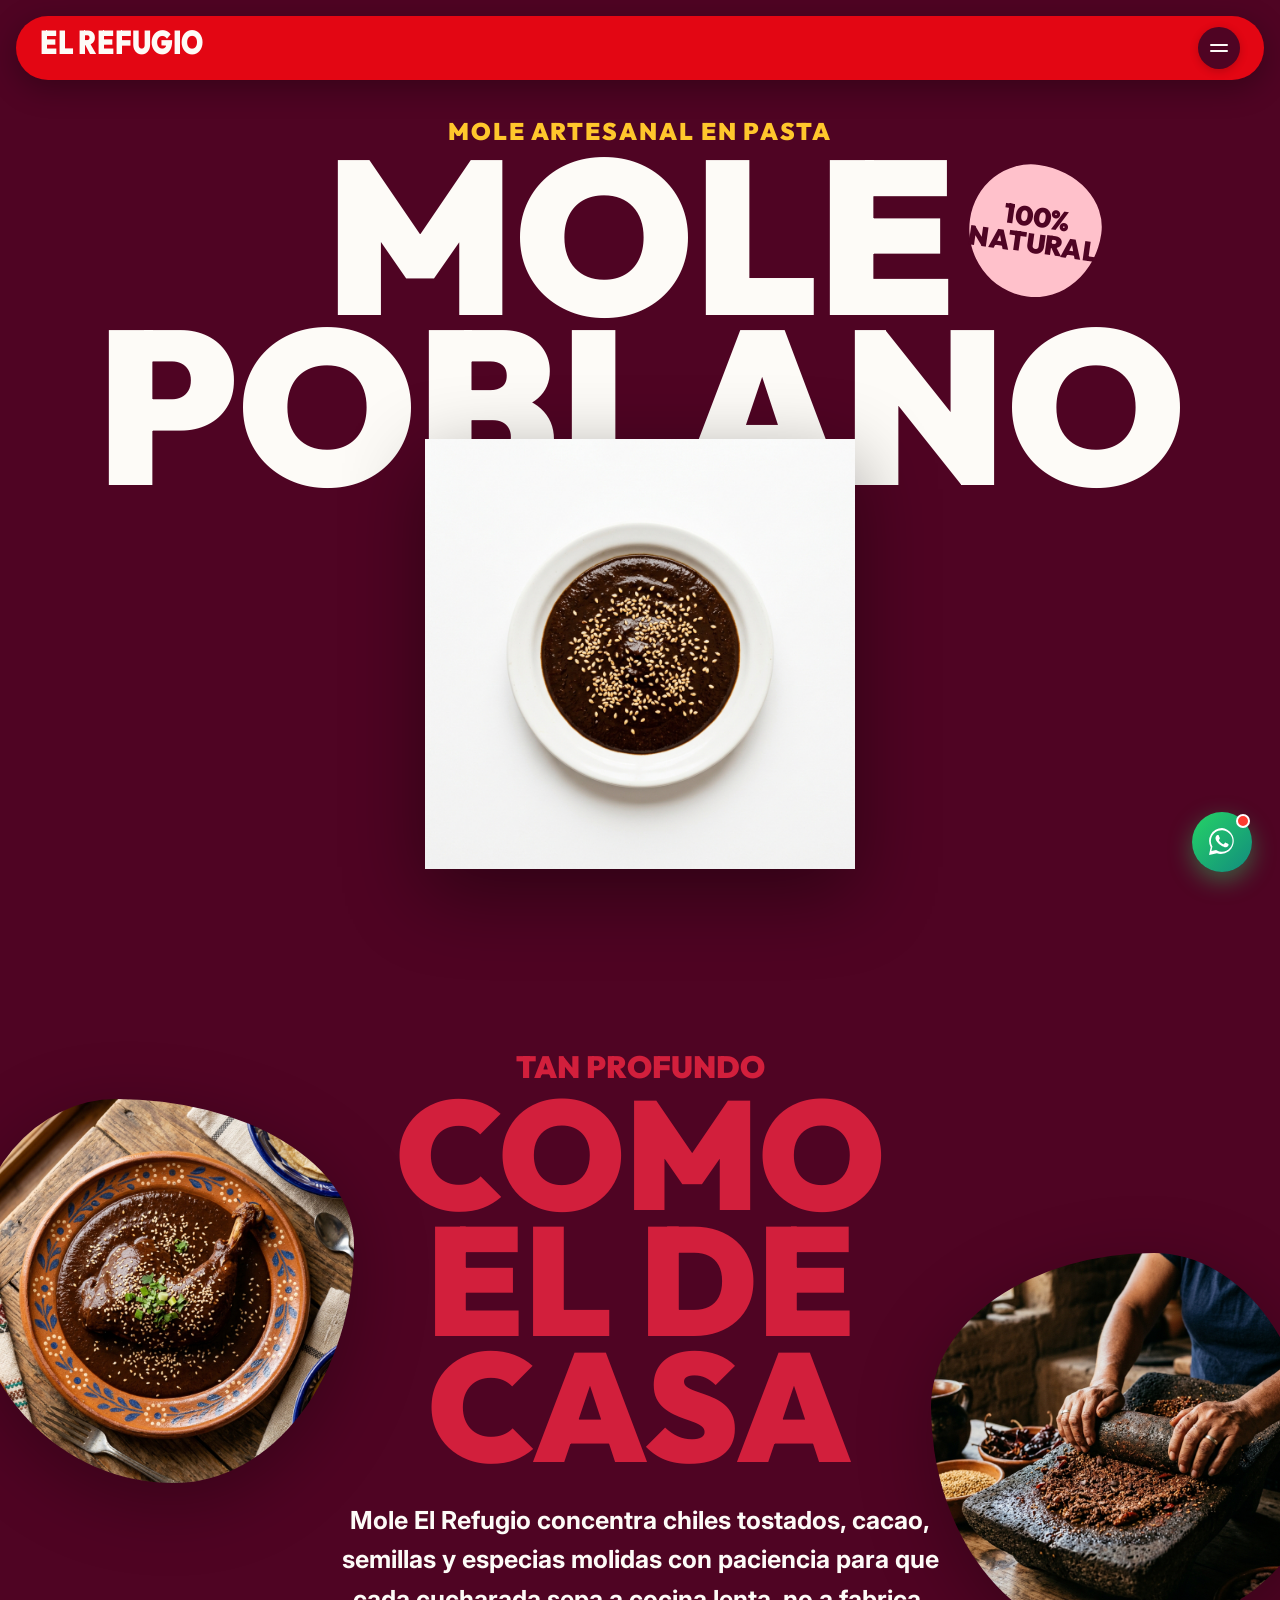
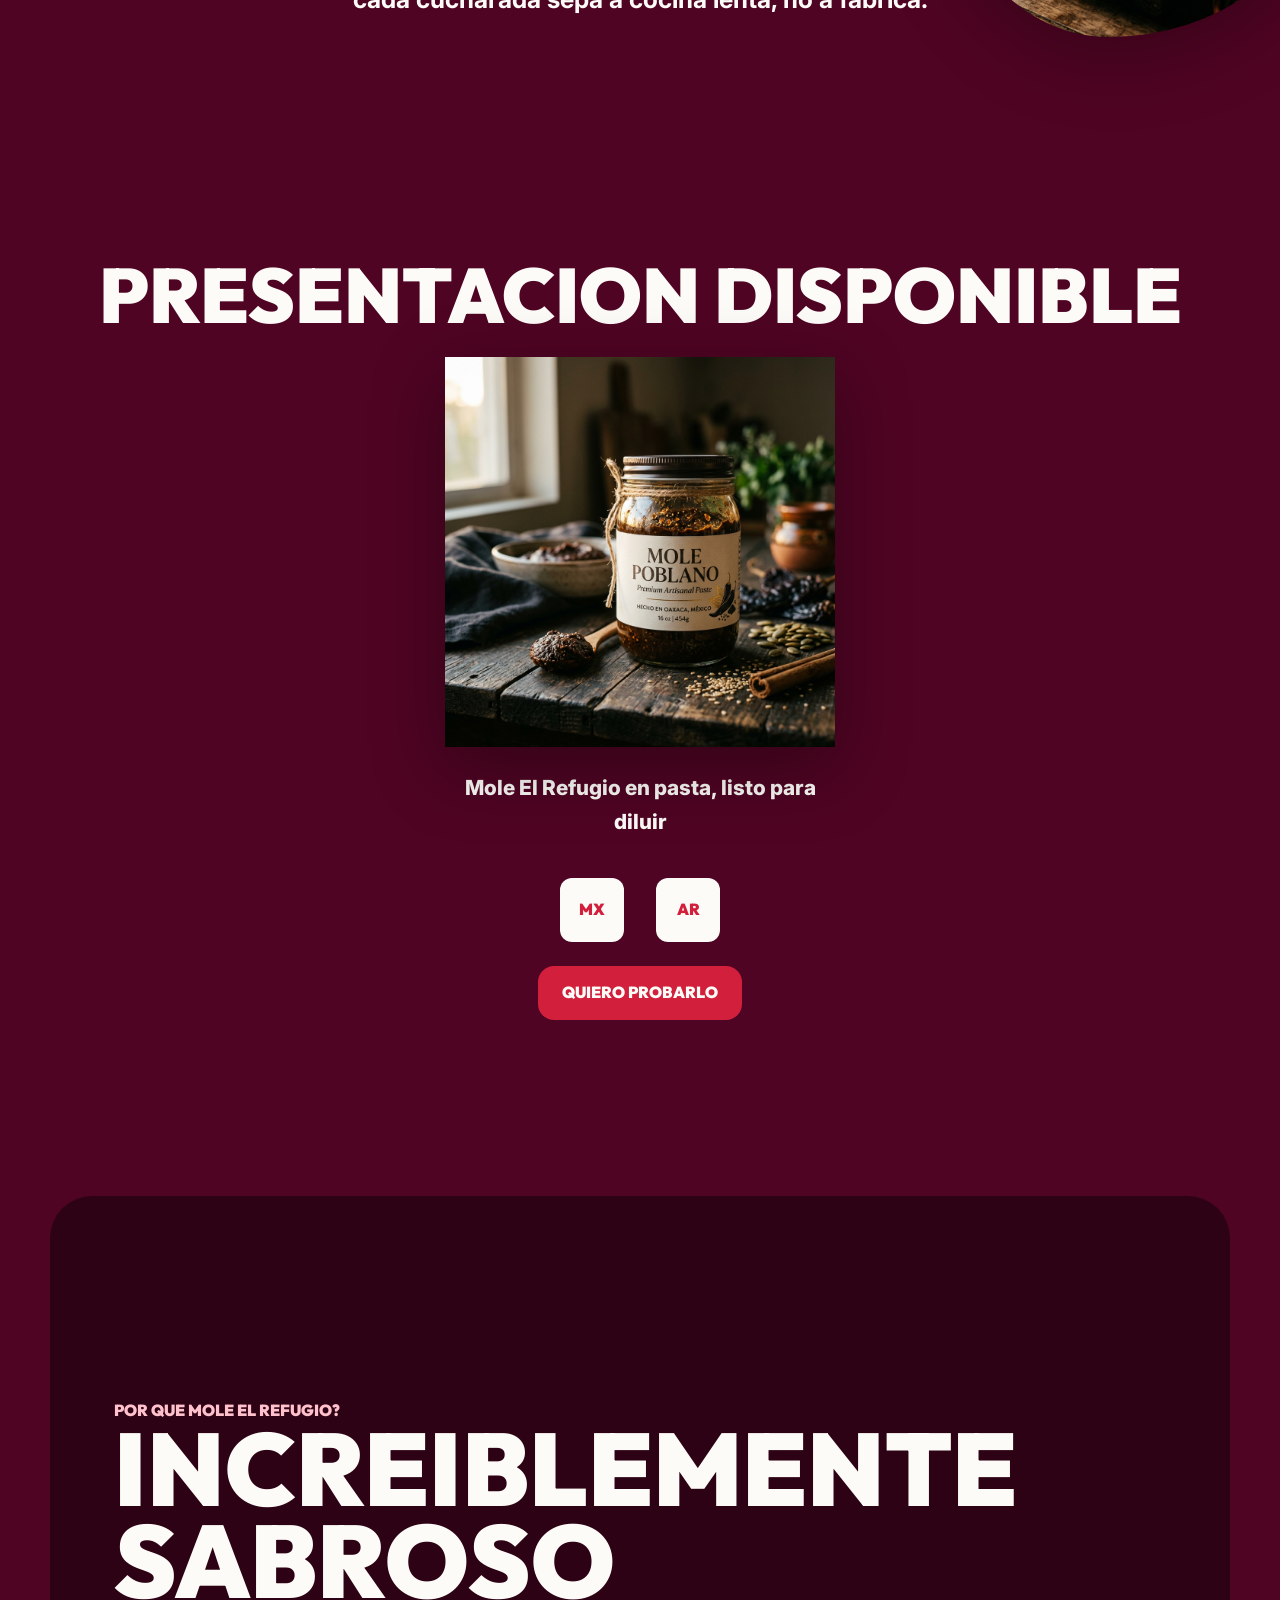
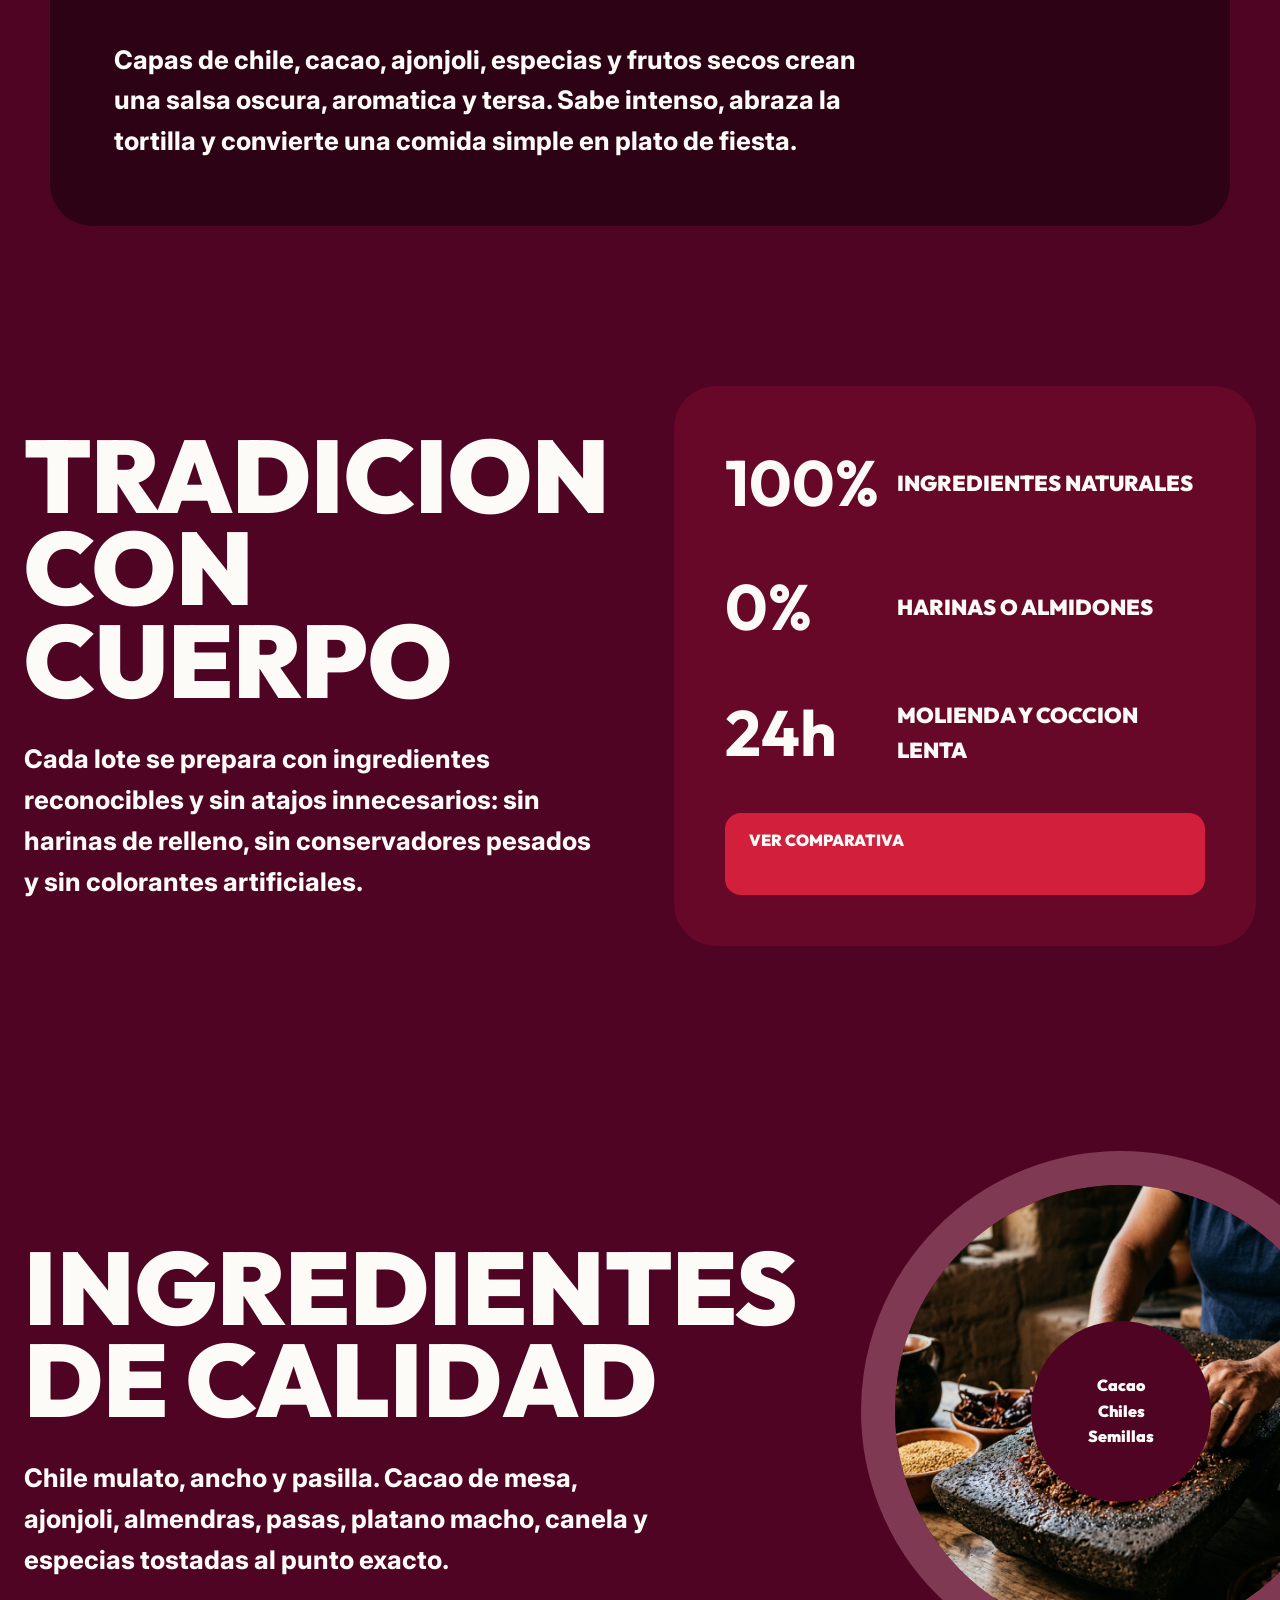
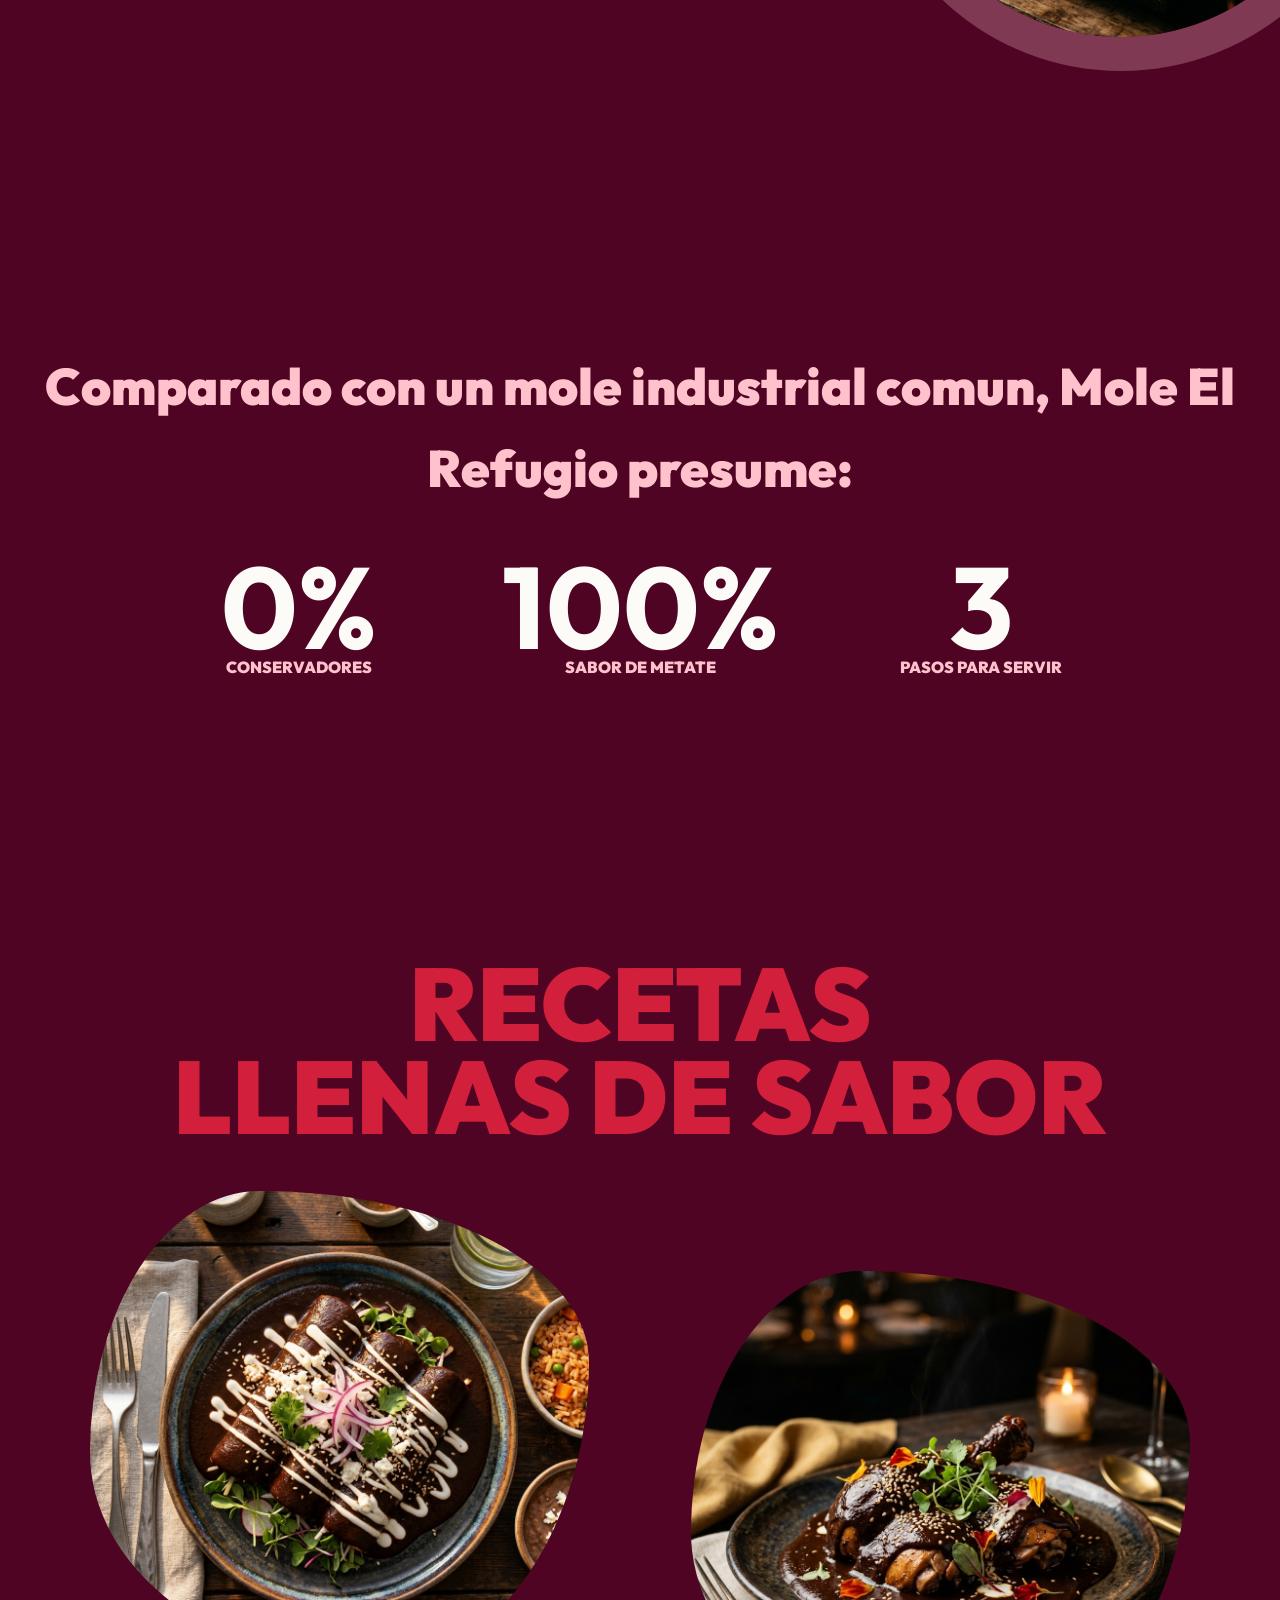
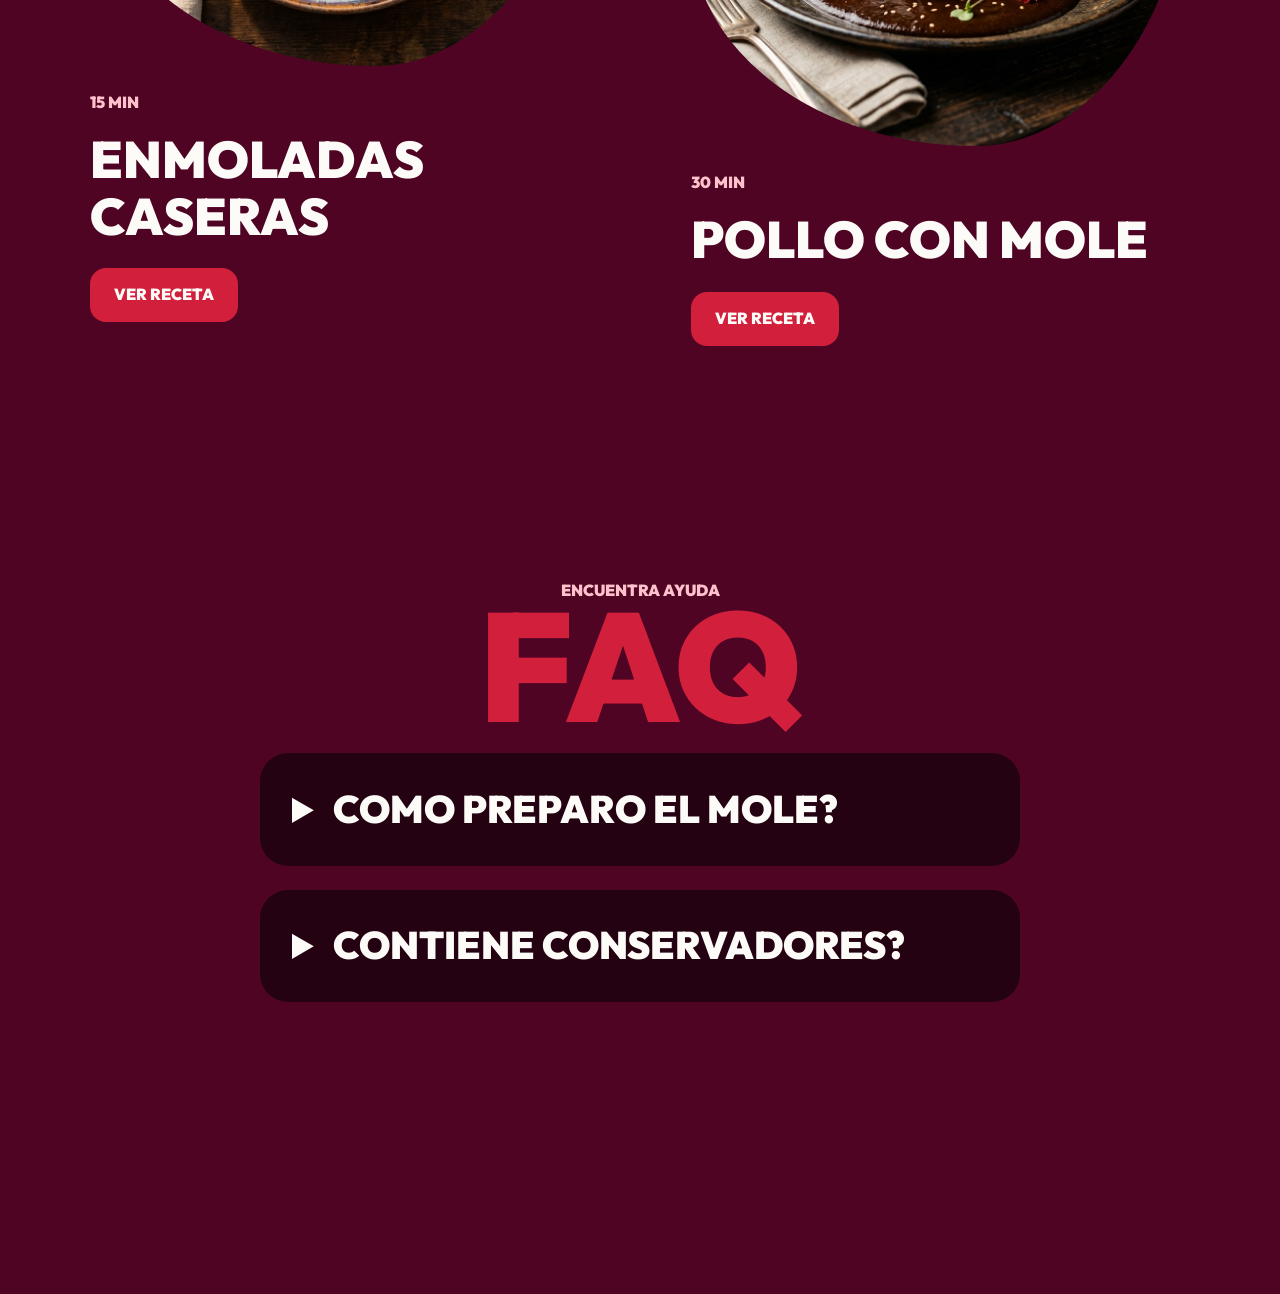
==== commit 4c260211: "actualización" ====
--- a/saber-mas.html
+++ b/saber-mas.html
@@ -132,6 +132,16 @@
         </div>
     </section>
 
+    <!-- Floating WhatsApp Action Widget -->
+    <div class="whatsapp-float-container">
+        <div class="whatsapp-tooltip">¡Escríbenos por WhatsApp! 🌶️</div>
+        <a href="https://wa.me/525512345678?text=%C2%A1Hola!%20Me%20gustar%C3%ADa%20obtener%20m%C3%A1s%20informaci%C3%B3n%20y%20realizar%20un%20pedido%20de%20Mole%20El%20Refugio.%20%F0%9F%8D%B6" target="_blank" rel="noopener noreferrer" class="whatsapp-float-btn" aria-label="Contactar por WhatsApp">
+            <span class="whatsapp-badge"></span>
+            <svg viewBox="0 0 32 32" xmlns="http://www.w3.org/2000/svg">
+                <path d="M16 2A13 13 0 0 0 4.69 21.25L3 29l7.93-1.63A13 13 0 1 0 16 2zm0 23.82a10.77 10.77 0 0 1-5.5-1.51l-.39-.23-4.7 1 1-4.57-.25-.4A10.82 10.82 0 1 1 16 25.82zm5.93-8.08c-.32-.16-1.92-.95-2.22-1.06s-.51-.16-.73.16-.84 1.06-1.03 1.28-.38.24-.7.08a8.86 8.86 0 0 1-2.61-1.61 9.77 9.77 0 0 1-1.81-2.25c-.19-.32 0-.49.15-.65s.32-.38.48-.56a2.16 2.16 0 0 0 .32-.54.6.6 0 0 0 0-.57c-.08-.16-.73-1.75-1-2.4-.26-.63-.52-.54-.72-.55h-.61a1.18 1.18 0 0 0-.85.4 3.6 3.6 0 0 0-1.12 2.68 6.27 6.27 0 0 0 1.31 3.32 14.33 14.33 0 0 0 5.51 4.87 18.73 18.73 0 0 0 1.84.68 4.43 4.43 0 0 0 2 .13 3.3 3.3 0 0 0 2.16-1.52 2.7 2.7 0 0 0 .19-1.52c-.07-.12-.24-.2-.56-.36z"/>
+            </svg>
+        </a>
+    </div>
 
 </body>
 </html>
--- a/css/styles.css
+++ b/css/styles.css
@@ -1910,7 +1910,7 @@
 .mole-cart-link::after,
 .mole-benefit-card a::after,
 .mole-recipe-pair a::after {
-    content: ";
+    content: "";
     position: absolute;
     inset: 0;
     background: linear-gradient(120deg, transparent 0%, rgba(255,255,255,0.28) 45%, transparent 70%);
@@ -2040,7 +2040,7 @@
     }
     
     .hero-steak-title {
-    font-size: clamp(3.4rem, 7.6vw, 4.7rem); /* Fits title and CTAs in the first viewport */
+        font-size: clamp(2.35rem, 12vw, 3rem);
         line-height: 0.92;
         letter-spacing: -1.5px;
     }
@@ -2232,3 +2232,165 @@
         padding: 1.2rem;
     }
 }
+
+/* ==========================================================================
+   WHATSAPP FLOATING WIDGET & ACTION BUTTONS
+   ========================================================================== */
+.whatsapp-float-container {
+    position: fixed;
+    bottom: 28px;
+    right: 28px;
+    z-index: 9990;
+    display: flex;
+    align-items: center;
+    gap: 12px;
+    pointer-events: none;
+}
+
+.whatsapp-float-container * {
+    pointer-events: auto;
+}
+
+.whatsapp-tooltip {
+    background: #1e1915;
+    color: #FDFBF7;
+    font-family: 'Outfit', sans-serif;
+    font-size: 0.85rem;
+    font-weight: 600;
+    padding: 8px 16px;
+    border-radius: 30px;
+    box-shadow: 0 8px 25px rgba(0, 0, 0, 0.35);
+    border: 1px solid rgba(212, 160, 23, 0.3);
+    opacity: 0;
+    transform: translateX(12px) scale(0.95);
+    transition: all 0.35s cubic-bezier(0.25, 1, 0.5, 1);
+    white-space: nowrap;
+    position: relative;
+}
+
+.whatsapp-tooltip::after {
+    content: '';
+    position: absolute;
+    right: -6px;
+    top: 50%;
+    transform: translateY(-50%) rotate(45deg);
+    width: 8px;
+    height: 8px;
+    background: #1e1915;
+    border-top: 1px solid rgba(212, 160, 23, 0.3);
+    border-right: 1px solid rgba(212, 160, 23, 0.3);
+}
+
+.whatsapp-float-container:hover .whatsapp-tooltip {
+    opacity: 1;
+    transform: translateX(0) scale(1);
+}
+
+.whatsapp-float-btn {
+    width: 60px;
+    height: 60px;
+    background: linear-gradient(135deg, #25D366 0%, #128C7E 100%);
+    color: #ffffff;
+    border-radius: 50%;
+    display: flex;
+    align-items: center;
+    justify-content: center;
+    text-decoration: none;
+    box-shadow: 0 8px 25px rgba(37, 211, 102, 0.45);
+    transition: all 0.35s cubic-bezier(0.34, 1.56, 0.64, 1);
+    position: relative;
+    animation: wa-pulse 2.2s infinite;
+}
+
+.whatsapp-float-btn svg {
+    width: 32px;
+    height: 32px;
+    fill: #ffffff;
+    transition: transform 0.3s ease;
+}
+
+.whatsapp-float-btn:hover {
+    transform: scale(1.12) rotate(6deg);
+    box-shadow: 0 12px 35px rgba(37, 211, 102, 0.65);
+    background: linear-gradient(135deg, #28E06C 0%, #159E8E 100%);
+}
+
+.whatsapp-float-btn:hover svg {
+    transform: scale(1.1);
+}
+
+.whatsapp-badge {
+    position: absolute;
+    top: 2px;
+    right: 2px;
+    width: 14px;
+    height: 14px;
+    background: #FF3B30;
+    border: 2px solid #ffffff;
+    border-radius: 50%;
+}
+
+@keyframes wa-pulse {
+    0% {
+        box-shadow: 0 0 0 0 rgba(37, 211, 102, 0.65);
+    }
+    70% {
+        box-shadow: 0 0 0 18px rgba(37, 211, 102, 0);
+    }
+    100% {
+        box-shadow: 0 0 0 0 rgba(37, 211, 102, 0);
+    }
+}
+
+.btn-whatsapp {
+    background: linear-gradient(135deg, #25D366 0%, #128C7E 100%);
+    color: #ffffff;
+    display: inline-flex;
+    align-items: center;
+    justify-content: center;
+    gap: 10px;
+    padding: 0.9rem 1.6rem;
+    border-radius: 40px;
+    font-family: 'Outfit', sans-serif;
+    font-weight: 700;
+    font-size: 0.95rem;
+    text-transform: uppercase;
+    letter-spacing: 0.05em;
+    text-decoration: none;
+    border: none;
+    cursor: pointer;
+    box-shadow: 0 6px 20px rgba(37, 211, 102, 0.35);
+    transition: all 0.3s cubic-bezier(0.25, 1, 0.5, 1);
+}
+
+.btn-whatsapp svg {
+    width: 22px;
+    height: 22px;
+    fill: currentColor;
+}
+
+.btn-whatsapp:hover {
+    transform: translateY(-3px);
+    box-shadow: 0 10px 28px rgba(37, 211, 102, 0.5);
+    background: linear-gradient(135deg, #28E06C 0%, #159E8E 100%);
+    color: #ffffff;
+}
+
+@media (max-width: 768px) {
+    .whatsapp-float-container {
+        bottom: 20px;
+        right: 20px;
+    }
+    .whatsapp-float-btn {
+        width: 54px;
+        height: 54px;
+    }
+    .whatsapp-float-btn svg {
+        width: 28px;
+        height: 28px;
+    }
+    .whatsapp-tooltip {
+        display: none;
+    }
+}
+
